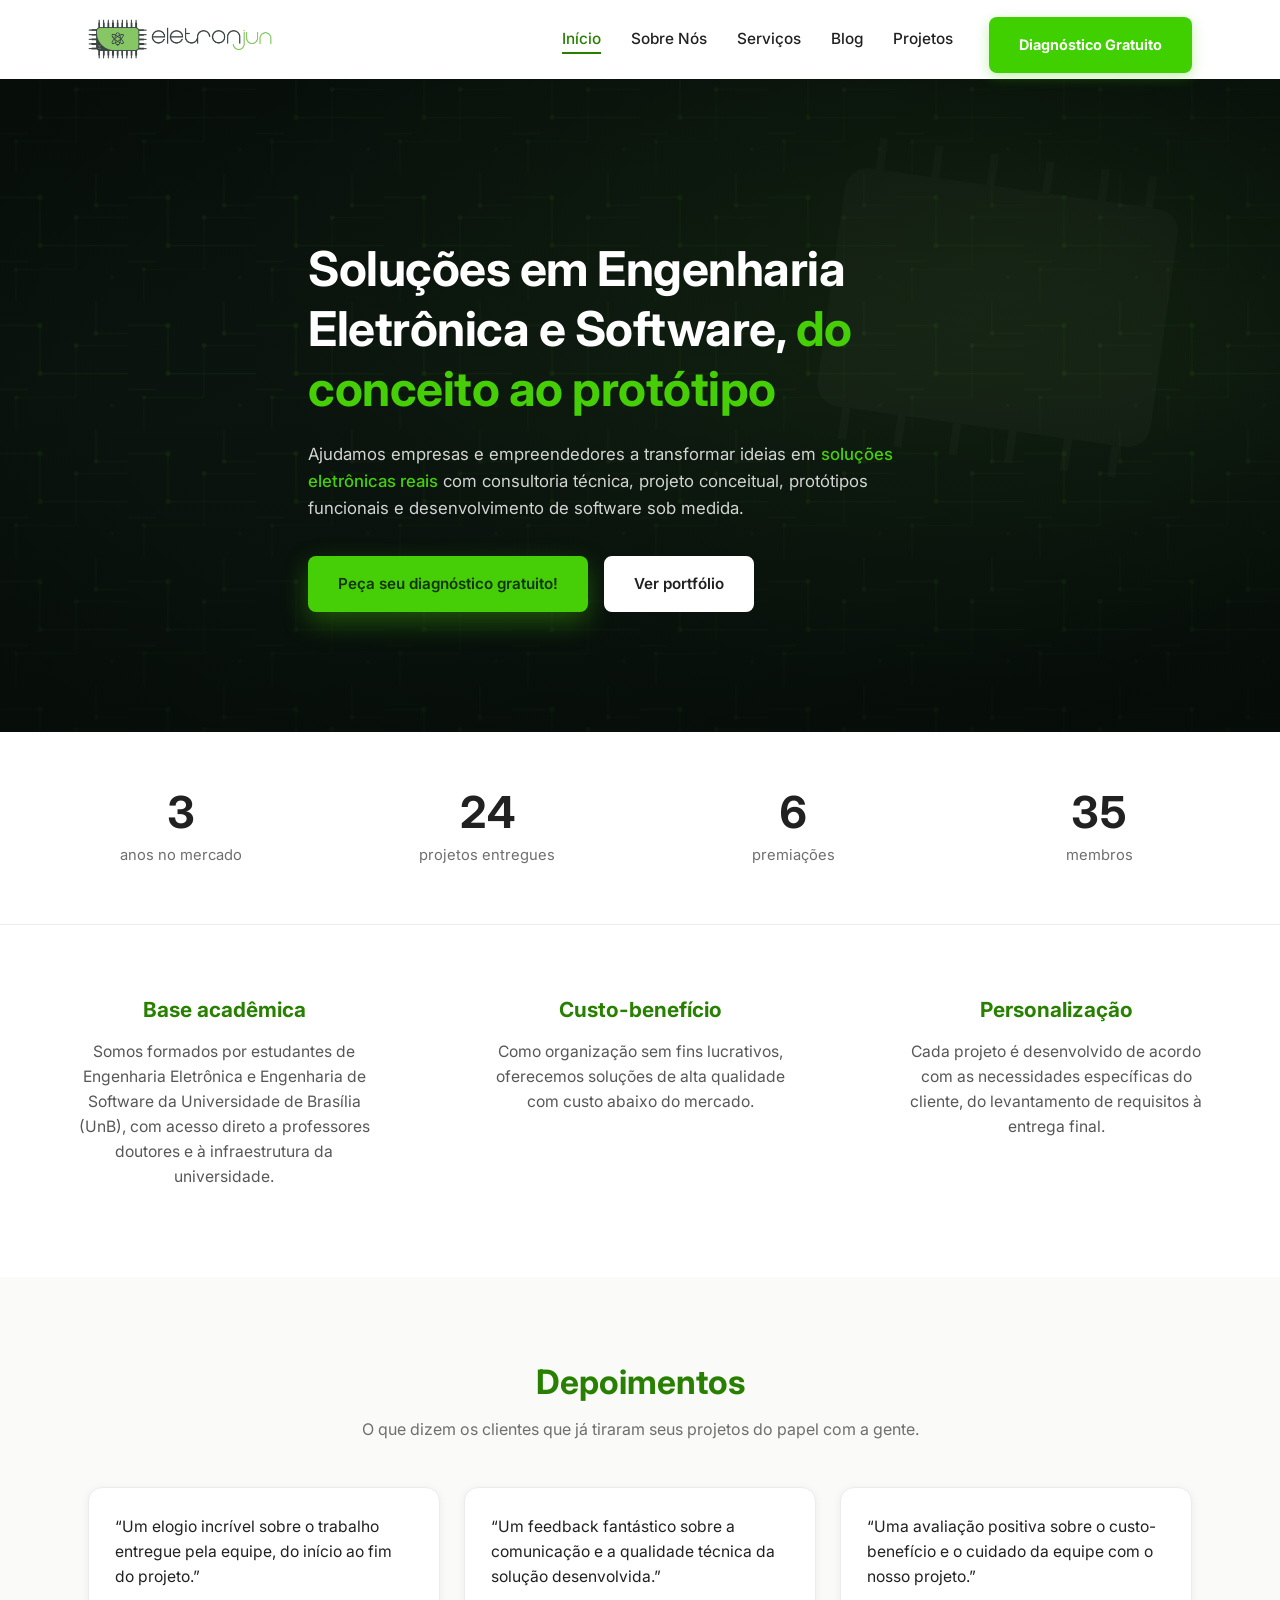
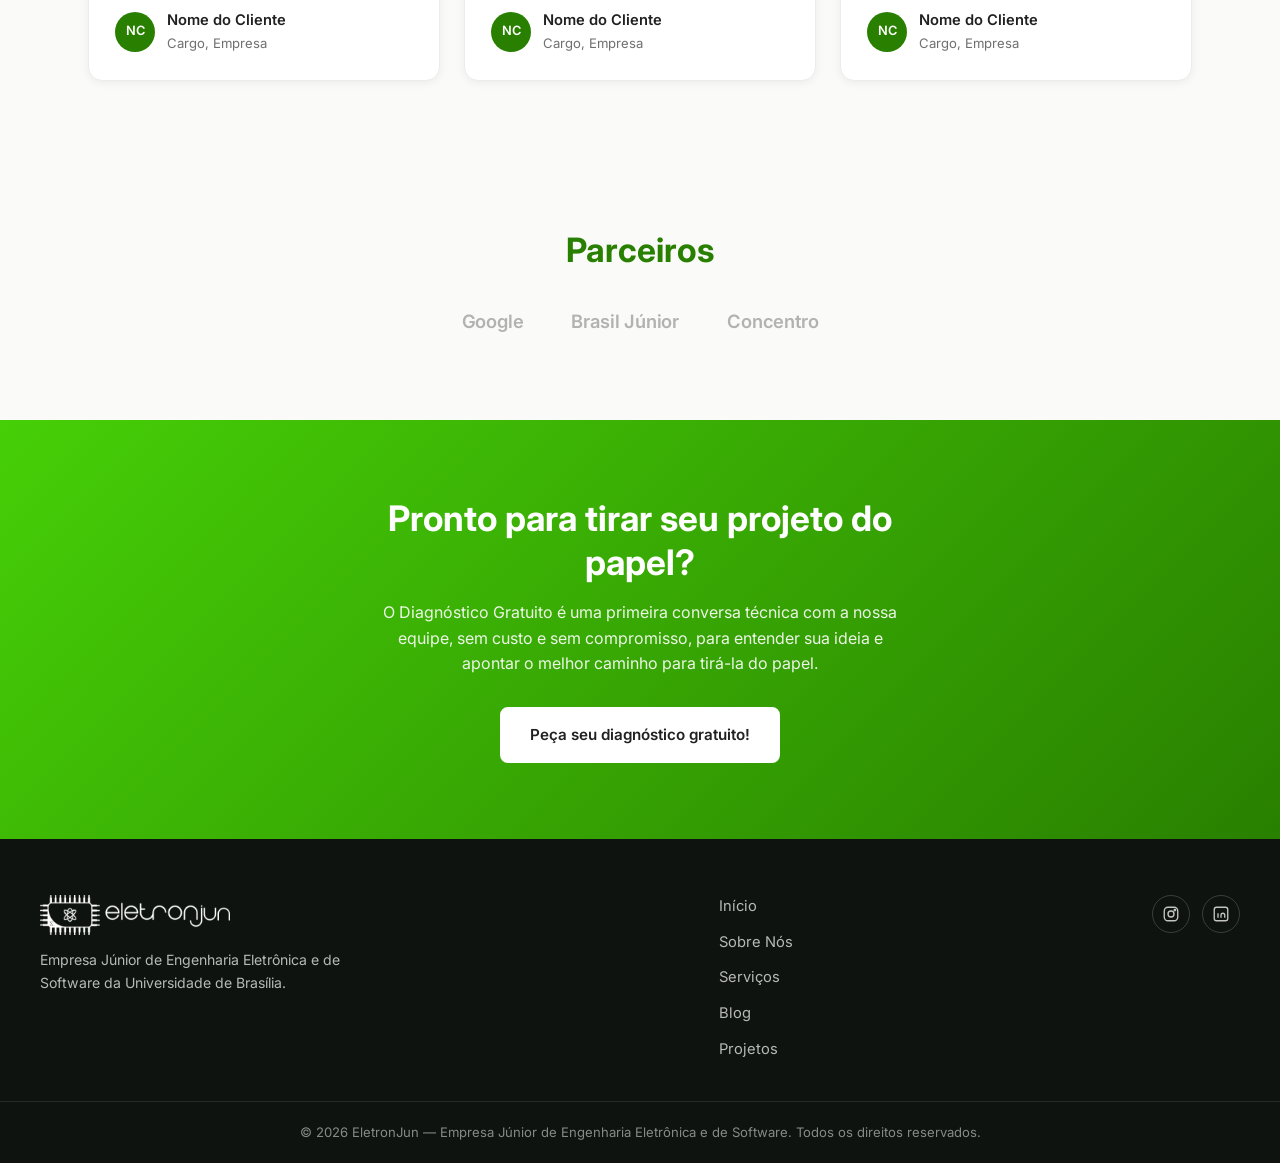
==== index.html @ 0fc1c441 "fix(blog): corrige responsividade, navegacao, links e busca da secao do blog - Adiciona viewport, ch" ====
<!DOCTYPE html>
<html lang="pt-BR">
<head>
<meta charset="UTF-8">
<meta name="viewport" content="width=device-width, initial-scale=1.0">
<title>EletronJun — Soluções em Engenharia Eletrônica e Software</title>
<meta name="description" content="Consultoria técnica, projeto conceitual, protótipos funcionais e desenvolvimento de software sob medida. Empresa júnior de Engenharia Eletrônica e Engenharia de Software da UnB.">
<link rel="icon" type="image/png" href="assets/favicon.png">

<link rel="preconnect" href="https://fonts.googleapis.com">
<link rel="preconnect" href="https://fonts.gstatic.com" crossorigin>
<link href="https://fonts.googleapis.com/css2?family=Inter:ital,wght@0,400;0,500;0,600;0,700;0,800;1,400&display=swap" rel="stylesheet">

<link rel="stylesheet" href="css/styles.css">
</head>
<body>

<a class="skip-link" href="#main">Pular para o conteúdo</a>

<header class="site-header" id="header">
  <div class="container header-inner">

    <a href="#top" class="logo" aria-label="EletronJun — página inicial">
      <img class="logo-img" src="assets/logo-full.png" alt="EletronJun" width="1400" height="304">
    </a>

    <button class="nav-toggle" id="navToggle" type="button" aria-expanded="false" aria-controls="primaryNav" aria-label="Abrir menu de navegação">
      <span></span><span></span><span></span>
    </button>

    <nav class="nav" id="primaryNav">
      <ul class="nav-list">
        <li><a href="#top" class="nav-link active">Início</a></li>
        <li><a href="pages/sobre.html" class="nav-link ">Sobre Nós</a></li>
        <li><a href="#servicos" class="nav-link">Serviços</a></li>
        <li><a href="pages/blog.html" class="nav-link">Blog</a></li>
        <li><a href="#" class="nav-link">Projetos</a></li>
      </ul>
      <a href="pages/diagnostico.html" class="btn btn-primary btn-sm nav-cta">Diagnóstico Gratuito</a>
    </nav>
  </div>
</header>

<main id="main">

  <section class="hero" id="top">
    <div class="container hero-inner">
      <h1 class="hero-title">
        Soluções em Engenharia Eletrônica e Software,
        <span class="text-accent">do conceito ao protótipo</span>
      </h1>
      <p class="hero-text">
        Ajudamos empresas e empreendedores a transformar ideias em
        <span class="hero-highlight">soluções eletrônicas reais</span>
        com consultoria técnica, projeto conceitual, protótipos funcionais e desenvolvimento de software sob medida.
      </p>
      <div class="hero-actions">
        <a href="pages/diagnostico.html" class="btn btn-accent">Peça seu diagnóstico gratuito!</a>
        <a href="#" class="btn btn-white">Ver portfólio</a>
      </div>
    </div>
  </section>

  <section class="stats" id="stats" aria-label="Números da EletronJun">
    <div class="container stats-grid">
      <div class="stat">
        <span class="stat-number" data-target="3">0</span>
        <span class="stat-label">anos no mercado</span>
      </div>
      <div class="stat">
        <span class="stat-number" data-target="24">0</span>
        <span class="stat-label">projetos entregues</span>
      </div>
      <div class="stat">
        <span class="stat-number" data-target="6">0</span>
        <span class="stat-label">premiações</span>
      </div>
      <div class="stat">
        <span class="stat-number" data-target="35">0</span>
        <span class="stat-label">membros</span>
      </div>
    </div>
  </section>

  <section class="features" id="sobre">
    <div class="container features-grid">
      <article class="feature">
        <h3>Base acadêmica</h3>
        <p>Somos formados por estudantes de Engenharia Eletrônica e Engenharia de Software da Universidade de Brasília (UnB), com acesso direto a professores doutores e à infraestrutura da universidade.</p>
      </article>
      <article class="feature">
        <h3>Custo-benefício</h3>
        <p>Como organização sem fins lucrativos, oferecemos soluções de alta qualidade com custo abaixo do mercado.</p>
      </article>
      <article class="feature">
        <h3>Personalização</h3>
        <p>Cada projeto é desenvolvido de acordo com as necessidades específicas do cliente, do levantamento de requisitos à entrega final.</p>
      </article>
    </div>
  </section>


  <section class="testimonials" id="depoimentos">
    <div class="container">
      <h2 class="section-title">Depoimentos</h2>
      <p class="section-subtitle">O que dizem os clientes que já tiraram seus projetos do papel com a gente.</p>
      <div class="testimonials-grid">

        <figure class="testimonial-card">
          <blockquote>“Um elogio incrível sobre o trabalho entregue pela equipe, do início ao fim do projeto.”</blockquote>
          <figcaption>
            <span class="avatar" aria-hidden="true">NC</span>
            <span>
              <span class="testimonial-name">Nome do Cliente</span>
              <span class="testimonial-role">Cargo, Empresa</span>
            </span>
          </figcaption>
        </figure>

        <figure class="testimonial-card">
          <blockquote>“Um feedback fantástico sobre a comunicação e a qualidade técnica da solução desenvolvida.”</blockquote>
          <figcaption>
            <span class="avatar" aria-hidden="true">NC</span>
            <span>
              <span class="testimonial-name">Nome do Cliente</span>
              <span class="testimonial-role">Cargo, Empresa</span>
            </span>
          </figcaption>
        </figure>

        <figure class="testimonial-card">
          <blockquote>“Uma avaliação positiva sobre o custo-benefício e o cuidado da equipe com o nosso projeto.”</blockquote>
          <figcaption>
            <span class="avatar" aria-hidden="true">NC</span>
            <span>
              <span class="testimonial-name">Nome do Cliente</span>
              <span class="testimonial-role">Cargo, Empresa</span>
            </span>
          </figcaption>
        </figure>

      </div>
    </div>
  </section>

  <section class="partners" id="parceiros">
    <div class="container">
      <h2 class="section-title">Parceiros</h2>
      <div class="partners-row">
        <!-- Wordmarks only — swap for official partner logo files when available -->
        <span class="partner-logo">Google</span>
        <span class="partner-logo">Brasil Júnior</span>
        <span class="partner-logo">Concentro</span>
      </div>
    </div>
  </section>

  <section class="cta">
    <div class="container cta-inner">
      <h2>Pronto para tirar seu projeto do papel?</h2>
      <p>O Diagnóstico Gratuito é uma primeira conversa técnica com a nossa equipe, sem custo e sem compromisso, para entender sua ideia e apontar o melhor caminho para tirá-la do papel.</p>
      <a href="#" class="btn btn-white">Peça seu diagnóstico gratuito!</a>
    </div>
  </section>

</main>

<footer class="site-footer">
  <div class="container footer-inner">
    <div class="footer-brand">
      <a href="#top" class="logo" aria-label="EletronJun — início">
        <img class="logo-img footer-logo" src="assets/logo-footer.svg" alt="EletronJun" width="338" height="71">
      </a>
      <p>Empresa Júnior de Engenharia Eletrônica e de Software da Universidade de Brasília.</p>
    </div>

    <nav class="footer-nav" aria-label="Links do rodapé">
      <a href="#top">Início</a>
      <a href="pages/sobre.html">Sobre Nós</a>
      <a href="#servicos">Serviços</a>
      <a href="pages/blog.html">Blog</a>
      <a href="#">Projetos</a>
    </nav>

    <div class="footer-social">
      <a href="#" aria-label="Instagram" class="social-icon">
        <svg viewBox="0 0 24 24" fill="none" stroke="currentColor" stroke-width="1.8"><rect x="3" y="3" width="18" height="18" rx="5"/><circle cx="12" cy="12" r="4"/><circle cx="17.2" cy="6.8" r="1"/></svg>
      </a>
      <a href="#" aria-label="LinkedIn" class="social-icon">
        <svg viewBox="0 0 24 24" fill="none" stroke="currentColor" stroke-width="1.8"><rect x="3" y="3" width="18" height="18" rx="3"/><line x1="8" y1="11" x2="8" y2="17"/><line x1="8" y1="7.5" x2="8" y2="7.51"/><path d="M12 17v-3.5a2.5 2.5 0 0 1 5 0V17"/></svg>
      </a>
    </div>
  </div>
  <div class="footer-bottom">
    <div class="container">
      <p>© 2026 EletronJun — Empresa Júnior de Engenharia Eletrônica e de Software. Todos os direitos reservados.</p>
    </div>
  </div>
</footer>

<script src="js/script.js"></script>
</body>
</html>
---- css/styles.css ----
/* ==========================================================================
   EletronJun — Homepage
   Design tokens
   ========================================================================== */
:root {
  --green: #298000;
  --green-dark: #1f6300;
  --green-bright: #46cf07;
  --green-light: #8bc34a;

  --ink: #212121;
  --body-text: #575757;
  --body-text-soft: #6f6f6f;
  --white: #ffffff;
  --off-white: #fafaf9;
  --border: #ececec;

  --font: "Inter", system-ui, -apple-system, "Segoe UI", Roboto, sans-serif;

  --container-w: 1200px;
  --header-h: 78px;

  --radius-sm: 8px;
  --radius-md: 14px;

  --shadow-sm: 0 2px 10px rgba(20, 30, 20, 0.06);
  --shadow-md: 0 14px 34px rgba(20, 30, 20, 0.14);
  --shadow-btn: 0 8px 20px rgba(41, 128, 0, 0.22);

  --ease: cubic-bezier(0.4, 0, 0.2, 1);
}

/* ==========================================================================
   Reset
   ========================================================================== */
*,
*::before,
*::after {
  box-sizing: border-box;
  margin: 0;
  padding: 0;
}

html {
  scroll-behavior: smooth;
}

body {
  font-family: var(--font);
  color: var(--body-text);
  background: var(--white);
  line-height: 1.6;
  -webkit-font-smoothing: antialiased;
  text-rendering: optimizeLegibility;
}

img,
svg {
  display: block;
  max-width: 100%;
}

a {
  color: inherit;
  text-decoration: none;
}

ul {
  list-style: none;
}

h1,
h2,
h3,
h4 {
  color: var(--ink);
  font-weight: 700;
  line-height: 1.25;
}

button {
  font-family: inherit;
  cursor: pointer;
}

.skip-link {
  position: absolute;
  left: -999px;
  top: auto;
  background: var(--green);
  color: var(--white);
  padding: 12px 20px;
  border-radius: 0 0 var(--radius-sm) 0;
  z-index: 1000;
}

.skip-link:focus {
  left: 0;
  top: 0;
}

:focus-visible {
  outline: 2.5px solid var(--green-bright);
  outline-offset: 3px;
}

.container {
  width: 100%;
  max-width: var(--container-w);
  margin-inline: auto;
  padding-inline: clamp(20px, 4vw, 48px);
}

/* ==========================================================================
   Buttons
   ========================================================================== */
.btn {
  display: inline-flex;
  align-items: center;
  justify-content: center;
  gap: 8px;
  padding: 14px 28px;
  border-radius: var(--radius-sm);
  font-weight: 600;
  font-size: 0.95rem;
  white-space: nowrap;
  border: 2px solid transparent;
  transition: transform 0.2s var(--ease), box-shadow 0.2s var(--ease),
    background-color 0.2s var(--ease), border-color 0.2s var(--ease),
    color 0.2s var(--ease);
}

.btn:hover {
  transform: translateY(-2px);
}

.btn:active {
  transform: translateY(0);
}

.btn-primary {
  background: var(--green);
  color: var(--white);
  box-shadow: var(--shadow-btn);
}

.btn-primary:hover {
  background: var(--green-dark);
}

.btn-sm {
  padding: 10px 22px;
  font-size: 0.9rem;
}

.btn-accent {
  background: var(--green-bright);
  color: #16330a;
  box-shadow: 0 10px 26px rgba(70, 207, 7, 0.35);
}

.btn-accent:hover {
  background: #3ab804;
}

.btn-white {
  background: var(--white);
  color: var(--ink);
  border-color: var(--white);
}

.btn-white:hover {
  background: transparent;
  color: var(--white);
  border-color: rgba(255, 255, 255, 0.7);
}

.text-accent {
  color: var(--green-bright);
}

/* ==========================================================================
   Header
   ========================================================================== */
.site-header {
  position: sticky;
  top: 0;
  z-index: 500;
  background: var(--white);
  border-bottom: 1px solid transparent;
  transition: box-shadow 0.25s var(--ease), border-color 0.25s var(--ease);
}

.site-header.is-scrolled {
  box-shadow: var(--shadow-sm);
  border-bottom-color: var(--border);
}

.header-inner {
  display: flex;
  align-items: center;
  justify-content: space-between;
  gap: 24px;
  height: var(--header-h);
}

.logo {
  display: inline-flex;
  align-items: center;
  gap: 10px;
  flex-shrink: 0;
}

.logo-img {
  height: 40px;
  width: auto;
}

.footer-logo {
  height: 40px;
}

.logo-text {
  font-size: 1.35rem;
  font-weight: 600;
  color: var(--ink);
  letter-spacing: -0.01em;
}

.logo-accent {
  color: var(--green-light);
  font-weight: 500;
}

.nav {
  display: flex;
  align-items: center;
  gap: 36px;
}

.nav-list {
  display: flex;
  align-items: center;
  gap: 30px;
}

.nav-link {
  position: relative;
  font-size: 0.96rem;
  font-weight: 500;
  color: var(--ink);
  padding: 6px 0;
  transition: color 0.2s var(--ease);
}

.nav-link::after {
  content: "";
  position: absolute;
  left: 0;
  right: 100%;
  bottom: 0;
  height: 2px;
  background: var(--green);
  transition: right 0.25s var(--ease);
}

.nav-link:hover {
  color: var(--green);
}

.nav-link:hover::after,
.nav-link.active::after {
  right: 0;
}

.nav-link.active {
  color: var(--green);
}

.nav-toggle {
  display: none;
  flex-direction: column;
  justify-content: center;
  gap: 5px;
  width: 40px;
  height: 40px;
  background: none;
  border: none;
  padding: 8px;
  border-radius: var(--radius-sm);
}

.nav-toggle span {
  display: block;
  width: 100%;
  height: 2px;
  background: var(--ink);
  border-radius: 2px;
  transition: transform 0.25s var(--ease), opacity 0.25s var(--ease);
}

.nav-toggle:hover {
  background: var(--off-white);
}

/* ==========================================================================
   Hero
   ========================================================================== */
.hero {
  position: relative;
  overflow: hidden;
  background: #0c1712 url("../assets/hero-bg.svg") center / cover no-repeat;
  padding: clamp(90px, 14vw, 160px) 0 clamp(70px, 10vw, 120px);
}

.hero::before {
  content: "";
  position: absolute;
  inset: 0;
  background: linear-gradient(
    180deg,
    rgba(6, 12, 8, 0.72) 0%,
    rgba(8, 15, 10, 0.6) 45%,
    rgba(6, 12, 8, 0.8) 100%
  );
  pointer-events: none;
}

.hero-inner {
  position: relative;
  z-index: 1;
  max-width: 760px;
}

.hero-title {
  color: var(--white);
  font-size: clamp(1.9rem, 1.15rem + 3vw, 3rem);
  font-weight: 700;
  letter-spacing: -0.01em;
  margin-bottom: 22px;
}

.hero-text {
  color: rgba(255, 255, 255, 0.82);
  font-size: clamp(0.95rem, 0.85rem + 0.4vw, 1.05rem);
  max-width: 640px;
  margin-bottom: 34px;
}

.hero-highlight {
  color: var(--green-bright);
  font-weight: 500;
}

.hero-actions {
  display: flex;
  flex-wrap: wrap;
  gap: 16px;
}

/* ==========================================================================
   Stats
   ========================================================================== */
.stats {
  border-bottom: 1px solid var(--border);
}

.stats-grid {
  display: grid;
  grid-template-columns: repeat(4, 1fr);
  gap: 24px;
  padding: 56px 0;
}

.stat {
  text-align: center;
}

.stat-number {
  display: block;
  font-size: clamp(2rem, 1.5rem + 1.6vw, 2.75rem);
  font-weight: 700;
  color: var(--ink);
  line-height: 1.1;
  font-variant-numeric: tabular-nums;
}

.stat-label {
  display: block;
  margin-top: 8px;
  font-size: 0.92rem;
  color: var(--body-text-soft);
}

/* ==========================================================================
   Features
   ========================================================================== */
.features-grid {
  display: grid;
  grid-template-columns: repeat(3, 1fr);
  gap: 48px;
  padding: 72px 0 88px;
}

.feature {
  text-align: center;
}

.feature h3 {
  color: var(--green);
  font-size: 1.3rem;
  font-weight: 700;
  margin-bottom: 16px;
}

.feature p {
  color: var(--body-text);
  font-size: 0.98rem;
  max-width: 320px;
  margin-inline: auto;
}

/* ==========================================================================
   Section title helpers
   ========================================================================== */
.section-title {
  text-align: center;
  color: var(--green);
  font-size: clamp(1.6rem, 1.3rem + 1vw, 2.1rem);
  font-weight: 700;
}

.section-title.text-on-dark {
  color: var(--green-bright);
}

.section-subtitle {
  text-align: center;
  color: var(--body-text-soft);
  max-width: 560px;
  margin: 14px auto 0;
}

/* ==========================================================================
   Services
   ========================================================================== */
.services {
  position: relative;
  overflow: hidden;
  background: #0c1712 url("../assets/hero-bg.svg") center / cover no-repeat;
  padding: 84px 20px;
  display: flex;
  justify-content: center;
}

.services-title {
  width: 100%;
  max-width: 1017px;
  margin: 0 auto;
  text-align: center;
  display: flex;
  flex-direction: column;
  gap: 24px;
}

.services-h1 {
  font-family: 'IBM Plex Sans', sans-serif;
  font-weight: 700;
  font-style: normal;
  font-size: 48px;
  line-height: 1.1;
  letter-spacing: -0.02em;
  text-align: center;
  color: #ffffff;
}

.services-grid {
  width: 100%;
  max-width: 1440px;
  margin: 0 auto;
  padding: 60px 20px;
}


.services-h2-position {
  max-width: 650px;
  margin: 0 auto;
  text-align: center;
}

.services-h2 {
  font-family: 'IBM Plex Sans', sans-serif;
  font-weight: 400;
  font-size: 40px;
  color: #298000;
  margin-bottom: 40px;
}

.steps-list {
  text-align: left;
  display: inline-block;
  padding-left: 20px;
  margin: 0;
}

.steps-list li {
  font-family: 'IBM Plex Sans', sans-serif;
  font-size: 18px;
  line-height: 1.5;
  color: #555555;
  margin-bottom: 20px;
}

.steps-list li::marker {
  font-weight: 700;
  color: #1a1a1a;
}

.steps-list li strong {
  font-weight: 700;
  color: #1a1a1a;
}

.services-detailed-title {
  font-family: 'IBM Plex Sans', sans-serif;
  font-size: 26px;
  font-weight: 700;
  color: #1a1a1a;
  max-width: 1300px;
  margin: 0 auto 32px;
  padding: 0 40px;
  text-align: left;
}

.services-description {
  width: 100%;
  max-width: 1300px;
  margin: 0 auto;
  padding: 40px 20px 80px;
  display: flex;
  flex-wrap: wrap;
  justify-content: center;
  gap: 32px;
}

.services-description div {
  flex: 1 1 350px; 
  max-width: 408px;
  height: auto; 
  padding: 24px;
  border-radius: 8px;
}

/* Títulos dos cards */
.services-description h4 {
  font-family: 'IBM Plex Sans', sans-serif;
  font-weight: 700;
  font-size: 22px;
  color: #1a1a1a;
  margin-bottom: 12px;
}


.services-description p {
  font-family: 'IBM Plex Sans', sans-serif;
  font-weight: 500;
  font-style: normal;
  font-size: 16px;
  line-height: 1.5;
  color: #555555;
  margin: 0;
  overflow-wrap: break-word;
}

.cta-section {
  padding: 60px 20px;
  background-color: #ffffff;
}

.cta-container {
  max-width: 800px;
  margin: 0 auto;
  text-align: center;
  display: flex;
  flex-direction: column;
  align-items: center;
  gap: 16px;
}

.cta-container h2 {
  font-family: 'IBM Plex Sans', sans-serif;
  font-size: 36px;
  font-weight: 700;
  color: #1a1a1a;
  margin: 0;
}

.cta-container p {
  font-family: 'IBM Plex Sans', sans-serif;
  font-size: 18px;
  color: #555555;
  margin: 0;
}

.btn-primary {
  display: inline-block;
  background-color: #40d000;
  font-weight: 700;
  padding: 14px 28px;
  border-radius: 8px;
  text-decoration: none;
  margin-top: 12px;
  box-shadow: 0 4px 14px rgba(64, 208, 0, 0.3);
  transition: transform 0.2s, background-color 0.2s;
}

.btn-primary:hover {
  transform: translateY(-2px);
}
/* ==========================================================================
   Testimonials
   ========================================================================== */
.testimonials {
  padding: 84px 0;
  background: var(--off-white);
}

.testimonials-grid {
  display: grid;
  grid-template-columns: repeat(3, 1fr);
  gap: 24px;
  margin-top: 44px;
}

.testimonial-card {
  background: var(--white);
  border: 1px solid var(--border);
  border-radius: var(--radius-md);
  padding: 26px;
  box-shadow: var(--shadow-sm);
}

.testimonial-card blockquote {
  color: var(--ink);
  font-size: 0.98rem;
  line-height: 1.6;
  margin-bottom: 20px;
}

.testimonial-card figcaption {
  display: flex;
  align-items: center;
  gap: 12px;
}

.testimonial-card figcaption > span:last-child {
  display: flex;
  flex-direction: column;
}

.avatar {
  display: inline-flex;
  align-items: center;
  justify-content: center;
  width: 40px;
  height: 40px;
  border-radius: 50%;
  background: var(--green);
  color: var(--white);
  font-size: 0.8rem;
  font-weight: 600;
  flex-shrink: 0;
}

.testimonial-name {
  font-size: 0.92rem;
  font-weight: 600;
  color: var(--ink);
}

.testimonial-role {
  font-size: 0.82rem;
  color: var(--body-text-soft);
}

/* ==========================================================================
   Partners
   ========================================================================== */
.partners {
  padding: 64px 0 84px;
  background: var(--off-white);
}

.partners-row {
  display: flex;
  flex-wrap: wrap;
  justify-content: center;
  align-items: center;
  gap: 48px;
  margin-top: 36px;
}

.partner-logo {
  font-size: 1.15rem;
  font-weight: 600;
  color: #9a9a9a;
  letter-spacing: -0.01em;
  filter: grayscale(1);
  opacity: 0.75;
  transition: opacity 0.2s var(--ease), color 0.2s var(--ease);
}

.partner-logo:hover {
  opacity: 1;
  color: var(--body-text);
}

/* ==========================================================================
   CTA banner
   ========================================================================== */
.cta {
  background: linear-gradient(135deg, var(--green-bright), var(--green));
  padding: 76px 0;
}

.cta-inner {
  max-width: 640px;
  text-align: center;
  margin-inline: auto;
}

.cta h2 {
  color: var(--white);
  font-size: clamp(1.6rem, 1.3rem + 1.2vw, 2.2rem);
  margin-bottom: 16px;
}

.cta p {
  color: rgba(255, 255, 255, 0.9);
  margin-bottom: 30px;
}

/* ==========================================================================
   Footer
   ========================================================================== */
.site-footer {
  background: #0e130f;
  color: rgba(255, 255, 255, 0.7);
}

.footer-inner {
  display: flex;
  flex-wrap: wrap;
  justify-content: space-between;
  gap: 40px;
  padding: 56px 0 40px;
}

.footer-brand {
  max-width: 320px;
}

.footer-brand .logo {
  margin-bottom: 14px;
}

.footer-brand p {
  font-size: 0.88rem;
  line-height: 1.6;
}

.footer-nav {
  display: flex;
  flex-direction: column;
  gap: 12px;
  font-size: 0.92rem;
}

.footer-nav a:hover {
  color: var(--green-bright);
}

.footer-social {
  display: flex;
  gap: 12px;
  align-self: flex-start;
}

.social-icon {
  display: inline-flex;
  align-items: center;
  justify-content: center;
  width: 38px;
  height: 38px;
  border-radius: 50%;
  border: 1px solid rgba(255, 255, 255, 0.18);
  color: rgba(255, 255, 255, 0.75);
  transition: border-color 0.2s var(--ease), color 0.2s var(--ease);
}

.social-icon svg {
  width: 18px;
  height: 18px;
}

.social-icon:hover {
  border-color: var(--green-bright);
  color: var(--green-bright);
}

.footer-bottom {
  border-top: 1px solid rgba(255, 255, 255, 0.1);
  padding: 20px 0;
}

.footer-bottom p {
  font-size: 0.82rem;
  text-align: center;
  color: rgba(255, 255, 255, 0.5);
}

/* ==========================================================================
   Responsive
   ========================================================================== */
@media (max-width: 992px) {
  .nav {
    position: fixed;
    inset: var(--header-h) 0 0 auto;
    width: min(340px, 82vw);
    height: calc(100vh - var(--header-h));
    background: var(--white);
    flex-direction: column;
    align-items: flex-start;
    gap: 8px;
    padding: 28px 28px 40px;
    box-shadow: -18px 0 40px rgba(0, 0, 0, 0.12);
    transform: translateX(100%);
    transition: transform 0.3s var(--ease);
    overflow-y: auto;
  }

  .nav.is-open {
    transform: translateX(0);
  }

  .nav-list {
    flex-direction: column;
    align-items: flex-start;
    gap: 4px;
    width: 100%;
  }

  .nav-link {
    display: block;
    width: 100%;
    padding: 12px 0;
    font-size: 1.05rem;
  }

  .nav-cta {
    margin-top: 12px;
    width: 100%;
  }

  .nav-toggle {
    display: flex;
  }

  .nav-toggle[aria-expanded="true"] span:nth-child(1) {
    transform: translateY(7px) rotate(45deg);
  }

  .nav-toggle[aria-expanded="true"] span:nth-child(2) {
    opacity: 0;
  }

  .nav-toggle[aria-expanded="true"] span:nth-child(3) {
    transform: translateY(-7px) rotate(-45deg);
  }

  .features-grid {
    gap: 40px 32px;
  }

  .services-grid,
  .testimonials-grid {
    grid-template-columns: repeat(2, 1fr);
  }
}

@media (max-width: 768px) {
  .stats-grid {
    grid-template-columns: repeat(2, 1fr);
    row-gap: 36px;
    padding: 44px 0;
  }

  .features-grid {
    grid-template-columns: 1fr;
    padding: 56px 0 64px;
    max-width: 480px;
  }

  .services-grid,
  .testimonials-grid {
    grid-template-columns: 1fr;
    max-width: 480px;
    margin-inline: auto;
  }

  .partners-row {
    gap: 32px;
  }

  .footer-inner {
    flex-direction: column;
    gap: 32px;
  }

  .footer-social {
    align-self: flex-start;
  }
}

@media (max-width: 480px) {
  .hero-actions {
    flex-direction: column;
    align-items: stretch;
  }

  .btn {
    text-align: center;
  }

  .stats-grid {
    grid-template-columns: 1fr;
    gap: 28px;
  }

  .partners-row {
    gap: 24px 36px;
  }
}

/* ==========================================================================
   Reduced motion
   ========================================================================== */
@media (prefers-reduced-motion: reduce) {
  html {
    scroll-behavior: auto;
  }

  .btn,
  .nav,
  .nav-link::after,
  .nav-toggle span {
    transition: none !important;
  }
}
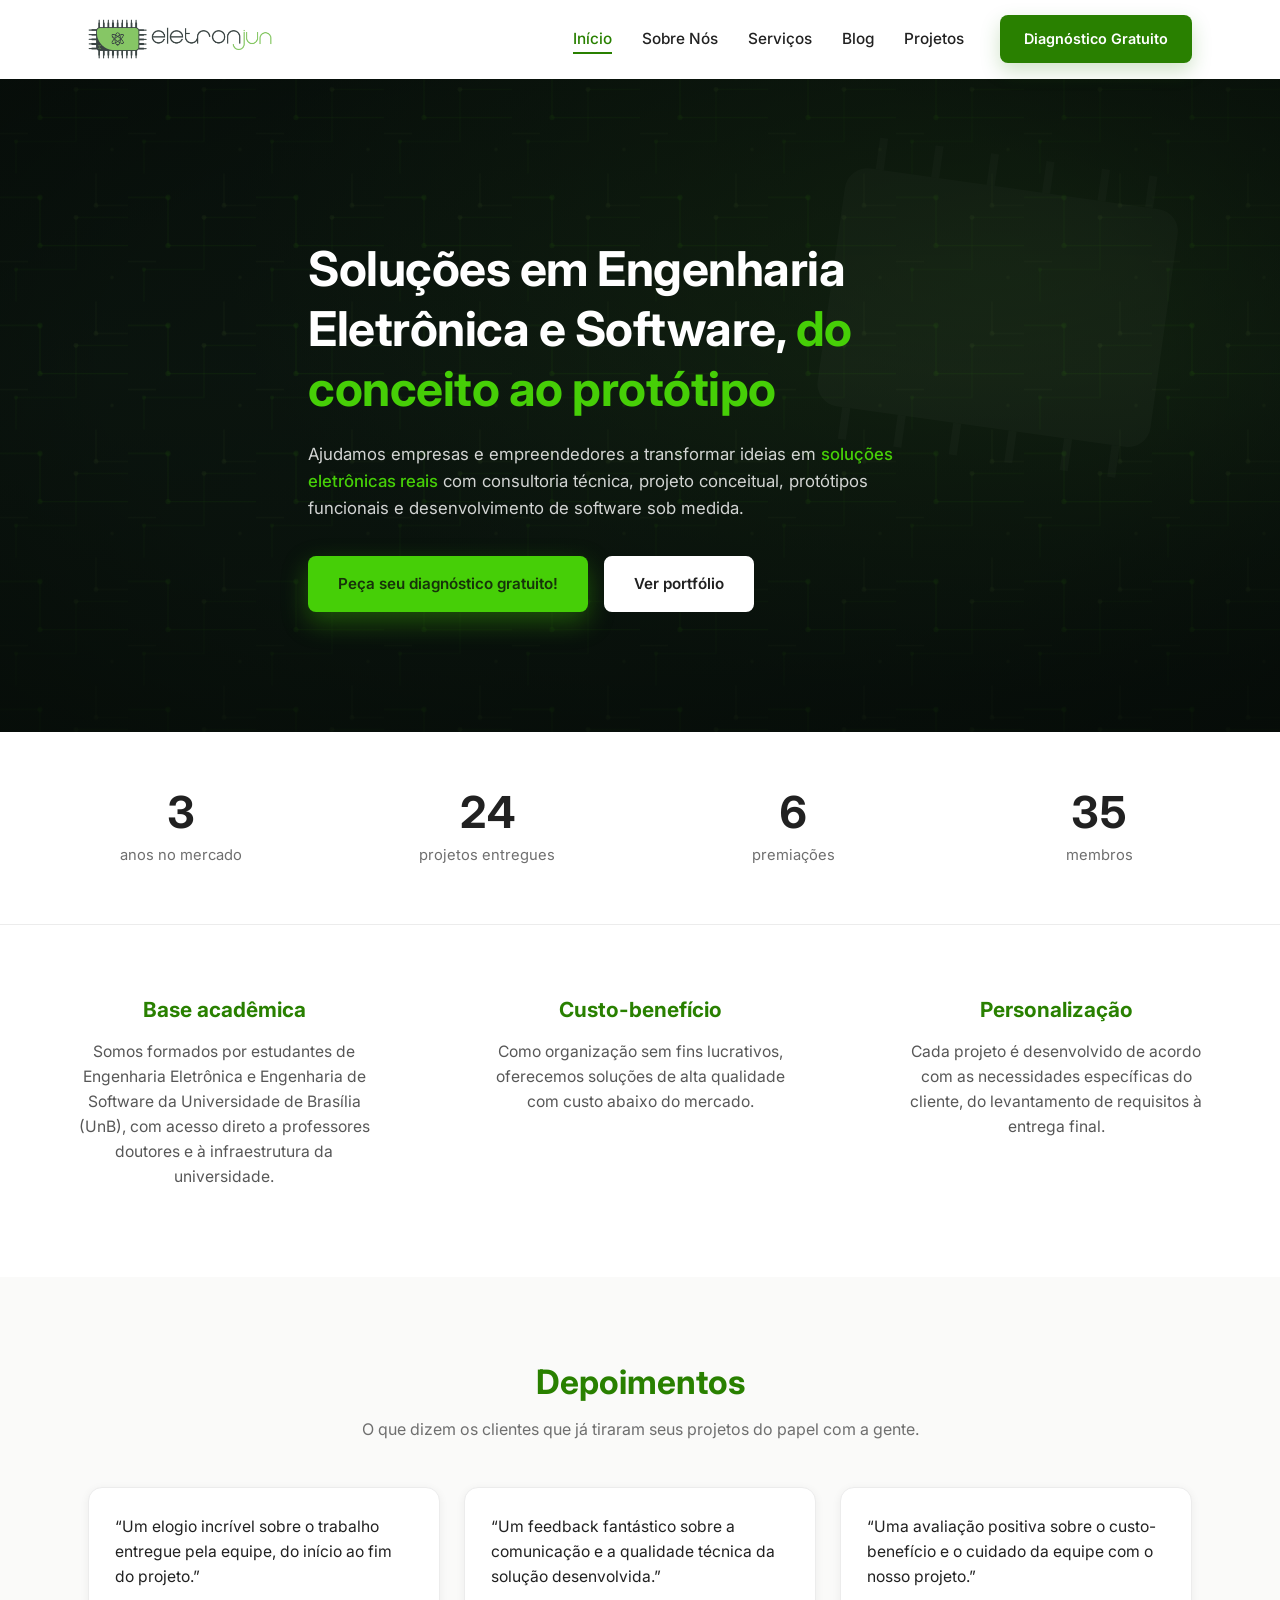
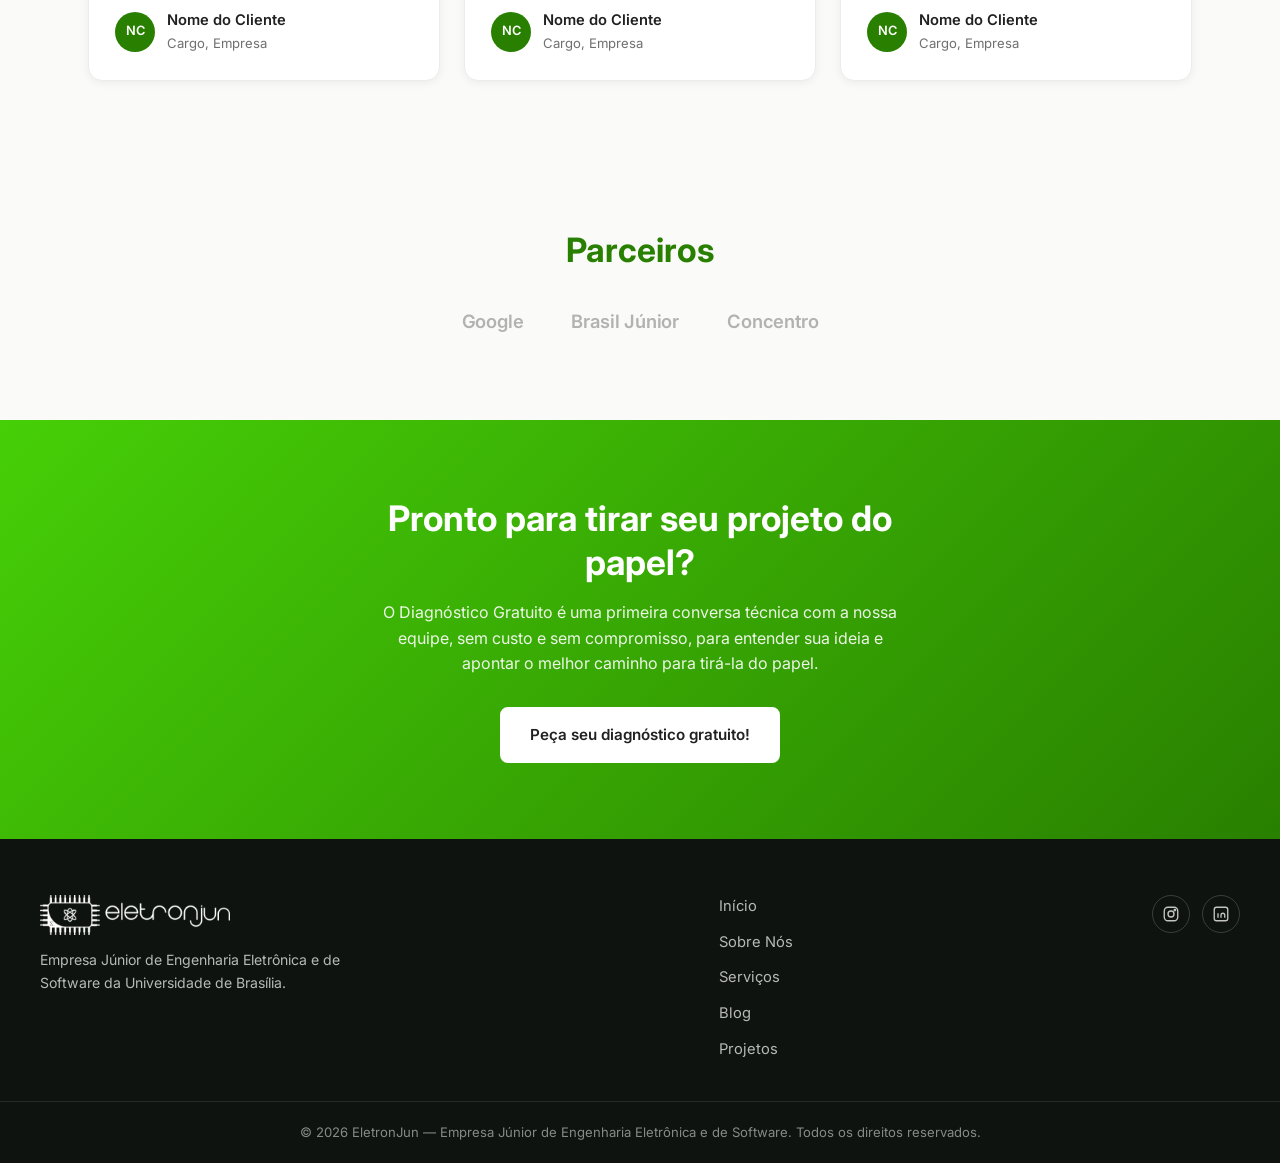
==== commit 250f0035: "feat: implementa pagina de Projetos baseada no design do Figma - Cria pages/projetos.html com layout" ====
--- a/index.html
+++ b/index.html
@@ -34,7 +34,7 @@
         <li><a href="pages/sobre.html" class="nav-link ">Sobre Nós</a></li>
         <li><a href="#servicos" class="nav-link">Serviços</a></li>
         <li><a href="pages/blog.html" class="nav-link">Blog</a></li>
-        <li><a href="#" class="nav-link">Projetos</a></li>
+        <li><a href="pages/projetos.html" class="nav-link">Projetos</a></li>
       </ul>
       <a href="pages/diagnostico.html" class="btn btn-primary btn-sm nav-cta">Diagnóstico Gratuito</a>
     </nav>
@@ -179,7 +179,7 @@
       <a href="pages/sobre.html">Sobre Nós</a>
       <a href="#servicos">Serviços</a>
       <a href="pages/blog.html">Blog</a>
-      <a href="#">Projetos</a>
+      <a href="pages/projetos.html">Projetos</a>
     </nav>
 
     <div class="footer-social">
--- a/css/styles.css
+++ b/css/styles.css
@@ -448,175 +448,76 @@
   position: relative;
   overflow: hidden;
   background: #0c1712 url("../assets/hero-bg.svg") center / cover no-repeat;
-  padding: 84px 20px;
-  display: flex;
+  padding: 84px 0;
+}
+
+.services::before {
+  content: "";
+  position: absolute;
+  inset: 0;
+  background: linear-gradient(
+    180deg,
+    rgba(6, 12, 8, 0.82) 0%,
+    rgba(6, 12, 8, 0.7) 100%
+  );
+  pointer-events: none;
+}
+
+.services .container {
+  position: relative;
+  z-index: 1;
+}
+
+.services-grid {
+  display: grid;
+  grid-template-columns: repeat(3, 1fr);
+  gap: 22px;
+  margin-top: 44px;
+}
+
+.service-card {
+  background: rgba(18, 28, 20, 0.6);
+  border: 1px solid rgba(255, 255, 255, 0.1);
+  border-radius: var(--radius-md);
+  padding: 28px 26px;
+  backdrop-filter: blur(2px);
+  transition: transform 0.25s var(--ease), border-color 0.25s var(--ease);
+}
+
+.service-card:hover {
+  transform: translateY(-4px);
+  border-color: rgba(70, 207, 7, 0.4);
+}
+
+.service-icon {
+  display: inline-flex;
+  align-items: center;
   justify-content: center;
-}
-
-.services-title {
-  width: 100%;
-  max-width: 1017px;
-  margin: 0 auto;
-  text-align: center;
-  display: flex;
-  flex-direction: column;
-  gap: 24px;
-}
-
-.services-h1 {
-  font-family: 'IBM Plex Sans', sans-serif;
-  font-weight: 700;
-  font-style: normal;
-  font-size: 48px;
-  line-height: 1.1;
-  letter-spacing: -0.02em;
-  text-align: center;
-  color: #ffffff;
-}
-
-.services-grid {
-  width: 100%;
-  max-width: 1440px;
-  margin: 0 auto;
-  padding: 60px 20px;
-}
-
-
-.services-h2-position {
-  max-width: 650px;
-  margin: 0 auto;
-  text-align: center;
-}
-
-.services-h2 {
-  font-family: 'IBM Plex Sans', sans-serif;
-  font-weight: 400;
-  font-size: 40px;
-  color: #298000;
-  margin-bottom: 40px;
-}
-
-.steps-list {
-  text-align: left;
-  display: inline-block;
-  padding-left: 20px;
-  margin: 0;
-}
-
-.steps-list li {
-  font-family: 'IBM Plex Sans', sans-serif;
-  font-size: 18px;
-  line-height: 1.5;
-  color: #555555;
-  margin-bottom: 20px;
-}
-
-.steps-list li::marker {
-  font-weight: 700;
-  color: #1a1a1a;
-}
-
-.steps-list li strong {
-  font-weight: 700;
-  color: #1a1a1a;
-}
-
-.services-detailed-title {
-  font-family: 'IBM Plex Sans', sans-serif;
-  font-size: 26px;
-  font-weight: 700;
-  color: #1a1a1a;
-  max-width: 1300px;
-  margin: 0 auto 32px;
-  padding: 0 40px;
-  text-align: left;
-}
-
-.services-description {
-  width: 100%;
-  max-width: 1300px;
-  margin: 0 auto;
-  padding: 40px 20px 80px;
-  display: flex;
-  flex-wrap: wrap;
-  justify-content: center;
-  gap: 32px;
-}
-
-.services-description div {
-  flex: 1 1 350px; 
-  max-width: 408px;
-  height: auto; 
-  padding: 24px;
-  border-radius: 8px;
-}
-
-/* Títulos dos cards */
-.services-description h4 {
-  font-family: 'IBM Plex Sans', sans-serif;
-  font-weight: 700;
-  font-size: 22px;
-  color: #1a1a1a;
-  margin-bottom: 12px;
-}
-
-
-.services-description p {
-  font-family: 'IBM Plex Sans', sans-serif;
-  font-weight: 500;
-  font-style: normal;
-  font-size: 16px;
-  line-height: 1.5;
-  color: #555555;
-  margin: 0;
-  overflow-wrap: break-word;
-}
-
-.cta-section {
-  padding: 60px 20px;
-  background-color: #ffffff;
-}
-
-.cta-container {
-  max-width: 800px;
-  margin: 0 auto;
-  text-align: center;
-  display: flex;
-  flex-direction: column;
-  align-items: center;
-  gap: 16px;
-}
-
-.cta-container h2 {
-  font-family: 'IBM Plex Sans', sans-serif;
-  font-size: 36px;
-  font-weight: 700;
-  color: #1a1a1a;
-  margin: 0;
-}
-
-.cta-container p {
-  font-family: 'IBM Plex Sans', sans-serif;
-  font-size: 18px;
-  color: #555555;
-  margin: 0;
-}
-
-.btn-primary {
-  display: inline-block;
-  background-color: #40d000;
-  font-weight: 700;
-  padding: 14px 28px;
-  border-radius: 8px;
-  text-decoration: none;
-  margin-top: 12px;
-  box-shadow: 0 4px 14px rgba(64, 208, 0, 0.3);
-  transition: transform 0.2s, background-color 0.2s;
-}
-
-.btn-primary:hover {
-  transform: translateY(-2px);
-}
+  width: 46px;
+  height: 46px;
+  border-radius: 50%;
+  background: rgba(70, 207, 7, 0.12);
+  color: var(--green-bright);
+  margin-bottom: 18px;
+}
+
+.service-icon svg {
+  width: 24px;
+  height: 24px;
+}
+
+.service-card h3 {
+  color: var(--white);
+  font-size: 1.1rem;
+  font-weight: 600;
+  margin-bottom: 10px;
+}
+
+.service-card p {
+  color: rgba(255, 255, 255, 0.68);
+  font-size: 0.92rem;
+}
+
 /* ==========================================================================
    Testimonials
    ========================================================================== */
@@ -956,4 +857,14 @@
   .nav-toggle span {
     transition: none !important;
   }
-}
+
+/* Correção de Sobrescrita da Sidebar Movel */
+@media (max-width: 992px) {
+  .nav.is-open,
+  .nav.nav-open {
+    transform: translateX(0) !important;
+    display: flex !important;
+  }
+}
+
+}
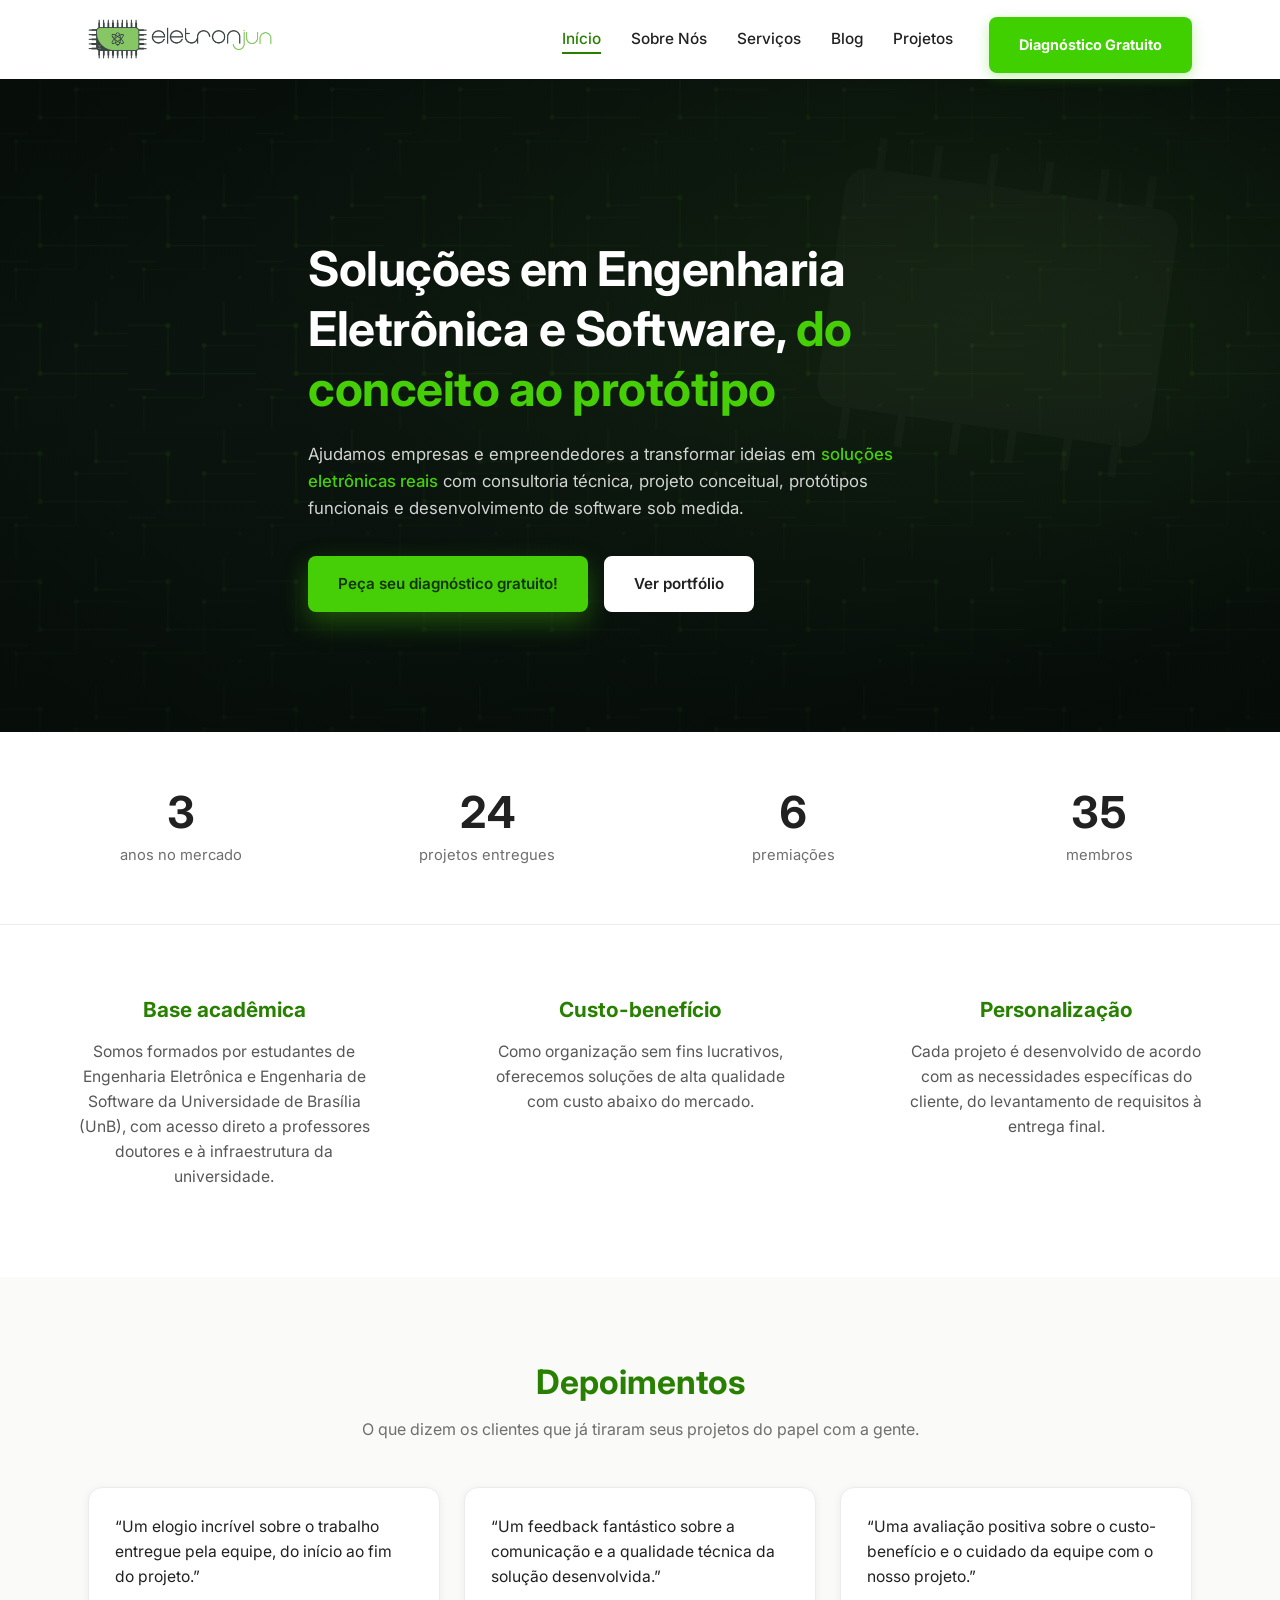
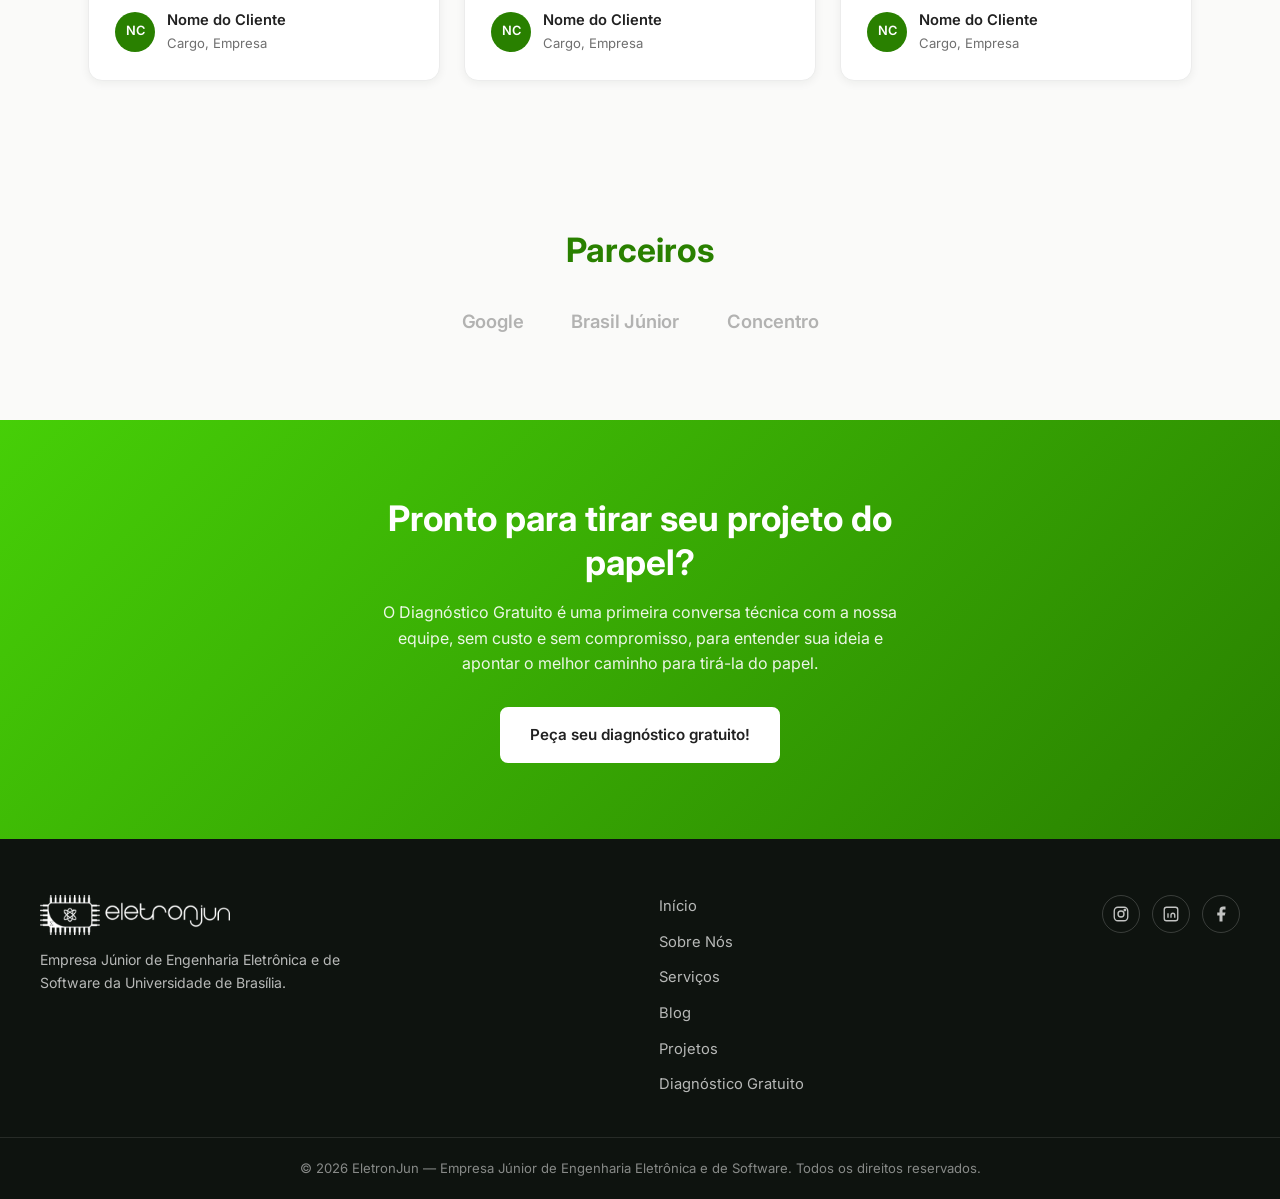
==== commit 950937ee: "refactor: modulariza cabecalho e rodape com web components nativos" ====
--- a/index.html
+++ b/index.html
@@ -12,34 +12,13 @@
 <link href="https://fonts.googleapis.com/css2?family=Inter:ital,wght@0,400;0,500;0,600;0,700;0,800;1,400&display=swap" rel="stylesheet">
 
 <link rel="stylesheet" href="css/styles.css">
+<script src="js/components.js"></script>
 </head>
 <body>
 
 <a class="skip-link" href="#main">Pular para o conteúdo</a>
 
-<header class="site-header" id="header">
-  <div class="container header-inner">
-
-    <a href="#top" class="logo" aria-label="EletronJun — página inicial">
-      <img class="logo-img" src="assets/logo-full.png" alt="EletronJun" width="1400" height="304">
-    </a>
-
-    <button class="nav-toggle" id="navToggle" type="button" aria-expanded="false" aria-controls="primaryNav" aria-label="Abrir menu de navegação">
-      <span></span><span></span><span></span>
-    </button>
-
-    <nav class="nav" id="primaryNav">
-      <ul class="nav-list">
-        <li><a href="#top" class="nav-link active">Início</a></li>
-        <li><a href="pages/sobre.html" class="nav-link ">Sobre Nós</a></li>
-        <li><a href="#servicos" class="nav-link">Serviços</a></li>
-        <li><a href="pages/blog.html" class="nav-link">Blog</a></li>
-        <li><a href="pages/projetos.html" class="nav-link">Projetos</a></li>
-      </ul>
-      <a href="pages/diagnostico.html" class="btn btn-primary btn-sm nav-cta">Diagnóstico Gratuito</a>
-    </nav>
-  </div>
-</header>
+<site-header data-root="./" data-active="inicio"></site-header>
 
 <main id="main">
 
@@ -165,38 +144,7 @@
 
 </main>
 
-<footer class="site-footer">
-  <div class="container footer-inner">
-    <div class="footer-brand">
-      <a href="#top" class="logo" aria-label="EletronJun — início">
-        <img class="logo-img footer-logo" src="assets/logo-footer.svg" alt="EletronJun" width="338" height="71">
-      </a>
-      <p>Empresa Júnior de Engenharia Eletrônica e de Software da Universidade de Brasília.</p>
-    </div>
-
-    <nav class="footer-nav" aria-label="Links do rodapé">
-      <a href="#top">Início</a>
-      <a href="pages/sobre.html">Sobre Nós</a>
-      <a href="#servicos">Serviços</a>
-      <a href="pages/blog.html">Blog</a>
-      <a href="pages/projetos.html">Projetos</a>
-    </nav>
-
-    <div class="footer-social">
-      <a href="#" aria-label="Instagram" class="social-icon">
-        <svg viewBox="0 0 24 24" fill="none" stroke="currentColor" stroke-width="1.8"><rect x="3" y="3" width="18" height="18" rx="5"/><circle cx="12" cy="12" r="4"/><circle cx="17.2" cy="6.8" r="1"/></svg>
-      </a>
-      <a href="#" aria-label="LinkedIn" class="social-icon">
-        <svg viewBox="0 0 24 24" fill="none" stroke="currentColor" stroke-width="1.8"><rect x="3" y="3" width="18" height="18" rx="3"/><line x1="8" y1="11" x2="8" y2="17"/><line x1="8" y1="7.5" x2="8" y2="7.51"/><path d="M12 17v-3.5a2.5 2.5 0 0 1 5 0V17"/></svg>
-      </a>
-    </div>
-  </div>
-  <div class="footer-bottom">
-    <div class="container">
-      <p>© 2026 EletronJun — Empresa Júnior de Engenharia Eletrônica e de Software. Todos os direitos reservados.</p>
-    </div>
-  </div>
-</footer>
+<site-footer data-root="./"></site-footer>
 
 <script src="js/script.js"></script>
 </body>
--- a/css/styles.css
+++ b/css/styles.css
@@ -180,6 +180,16 @@
 }
 
 /* ==========================================================================
+   Web Components
+   ========================================================================== */
+site-header,
+site-footer,
+site-whatsapp,
+whatsapp-btn {
+  display: contents;
+}
+
+/* ==========================================================================
    Header
    ========================================================================== */
 .site-header {
@@ -448,76 +458,175 @@
   position: relative;
   overflow: hidden;
   background: #0c1712 url("../assets/hero-bg.svg") center / cover no-repeat;
-  padding: 84px 0;
-}
-
-.services::before {
-  content: "";
-  position: absolute;
-  inset: 0;
-  background: linear-gradient(
-    180deg,
-    rgba(6, 12, 8, 0.82) 0%,
-    rgba(6, 12, 8, 0.7) 100%
-  );
-  pointer-events: none;
-}
-
-.services .container {
-  position: relative;
-  z-index: 1;
+  padding: 84px 20px;
+  display: flex;
+  justify-content: center;
+}
+
+.services-title {
+  width: 100%;
+  max-width: 1017px;
+  margin: 0 auto;
+  text-align: center;
+  display: flex;
+  flex-direction: column;
+  gap: 24px;
+}
+
+.services-h1 {
+  font-family: 'IBM Plex Sans', sans-serif;
+  font-weight: 700;
+  font-style: normal;
+  font-size: 48px;
+  line-height: 1.1;
+  letter-spacing: -0.02em;
+  text-align: center;
+  color: #ffffff;
 }
 
 .services-grid {
-  display: grid;
-  grid-template-columns: repeat(3, 1fr);
-  gap: 22px;
-  margin-top: 44px;
-}
-
-.service-card {
-  background: rgba(18, 28, 20, 0.6);
-  border: 1px solid rgba(255, 255, 255, 0.1);
-  border-radius: var(--radius-md);
-  padding: 28px 26px;
-  backdrop-filter: blur(2px);
-  transition: transform 0.25s var(--ease), border-color 0.25s var(--ease);
-}
-
-.service-card:hover {
-  transform: translateY(-4px);
-  border-color: rgba(70, 207, 7, 0.4);
-}
-
-.service-icon {
-  display: inline-flex;
-  align-items: center;
+  width: 100%;
+  max-width: 1440px;
+  margin: 0 auto;
+  padding: 60px 20px;
+}
+
+
+.services-h2-position {
+  max-width: 650px;
+  margin: 0 auto;
+  text-align: center;
+}
+
+.services-h2 {
+  font-family: 'IBM Plex Sans', sans-serif;
+  font-weight: 400;
+  font-size: 40px;
+  color: #298000;
+  margin-bottom: 40px;
+}
+
+.steps-list {
+  text-align: left;
+  display: inline-block;
+  padding-left: 20px;
+  margin: 0;
+}
+
+.steps-list li {
+  font-family: 'IBM Plex Sans', sans-serif;
+  font-size: 18px;
+  line-height: 1.5;
+  color: #555555;
+  margin-bottom: 20px;
+}
+
+.steps-list li::marker {
+  font-weight: 700;
+  color: #1a1a1a;
+}
+
+.steps-list li strong {
+  font-weight: 700;
+  color: #1a1a1a;
+}
+
+.services-detailed-title {
+  font-family: 'IBM Plex Sans', sans-serif;
+  font-size: 26px;
+  font-weight: 700;
+  color: #1a1a1a;
+  max-width: 1300px;
+  margin: 0 auto 32px;
+  padding: 0 40px;
+  text-align: left;
+}
+
+.services-description {
+  width: 100%;
+  max-width: 1300px;
+  margin: 0 auto;
+  padding: 40px 20px 80px;
+  display: flex;
+  flex-wrap: wrap;
   justify-content: center;
-  width: 46px;
-  height: 46px;
-  border-radius: 50%;
-  background: rgba(70, 207, 7, 0.12);
-  color: var(--green-bright);
-  margin-bottom: 18px;
-}
-
-.service-icon svg {
-  width: 24px;
-  height: 24px;
-}
-
-.service-card h3 {
-  color: var(--white);
-  font-size: 1.1rem;
-  font-weight: 600;
-  margin-bottom: 10px;
-}
-
-.service-card p {
-  color: rgba(255, 255, 255, 0.68);
-  font-size: 0.92rem;
-}
-
+  gap: 32px;
+}
+
+.services-description div {
+  flex: 1 1 350px; 
+  max-width: 408px;
+  height: auto; 
+  padding: 24px;
+  border-radius: 8px;
+}
+
+/* Títulos dos cards */
+.services-description h4 {
+  font-family: 'IBM Plex Sans', sans-serif;
+  font-weight: 700;
+  font-size: 22px;
+  color: #1a1a1a;
+  margin-bottom: 12px;
+}
+
+
+.services-description p {
+  font-family: 'IBM Plex Sans', sans-serif;
+  font-weight: 500;
+  font-style: normal;
+  font-size: 16px;
+  line-height: 1.5;
+  color: #555555;
+  margin: 0;
+  overflow-wrap: break-word;
+}
+
+.cta-section {
+  padding: 60px 20px;
+  background-color: #ffffff;
+}
+
+.cta-container {
+  max-width: 800px;
+  margin: 0 auto;
+  text-align: center;
+  display: flex;
+  flex-direction: column;
+  align-items: center;
+  gap: 16px;
+}
+
+.cta-container h2 {
+  font-family: 'IBM Plex Sans', sans-serif;
+  font-size: 36px;
+  font-weight: 700;
+  color: #1a1a1a;
+  margin: 0;
+}
+
+.cta-container p {
+  font-family: 'IBM Plex Sans', sans-serif;
+  font-size: 18px;
+  color: #555555;
+  margin: 0;
+}
+
+.btn-primary {
+  display: inline-block;
+  background-color: #40d000;
+  font-weight: 700;
+  padding: 14px 28px;
+  border-radius: 8px;
+  text-decoration: none;
+  margin-top: 12px;
+  box-shadow: 0 4px 14px rgba(64, 208, 0, 0.3);
+  transition: transform 0.2s, background-color 0.2s;
+}
+
+.btn-primary:hover {
+  transform: translateY(-2px);
+}
 /* ==========================================================================
    Testimonials
    ========================================================================== */
@@ -718,6 +827,35 @@
   font-size: 0.82rem;
   text-align: center;
   color: rgba(255, 255, 255, 0.5);
+}
+
+/* ==========================================================================
+   Botão Flutuante do WhatsApp
+   ========================================================================== */
+.whatsapp-float {
+  position: fixed;
+  right: 24px;
+  bottom: 24px;
+  width: 56px;
+  height: 56px;
+  border-radius: 50%;
+  background: var(--green-bright);
+  color: #16330a;
+  display: flex;
+  align-items: center;
+  justify-content: center;
+  box-shadow: var(--shadow-md);
+  z-index: 400;
+  transition: transform 0.2s var(--ease);
+}
+
+.whatsapp-float:hover {
+  transform: translateY(-3px) scale(1.05);
+}
+
+.whatsapp-float svg {
+  width: 28px;
+  height: 28px;
 }
 
 /* ==========================================================================
@@ -857,14 +995,4 @@
   .nav-toggle span {
     transition: none !important;
   }
-
-/* Correção de Sobrescrita da Sidebar Movel */
-@media (max-width: 992px) {
-  .nav.is-open,
-  .nav.nav-open {
-    transform: translateX(0) !important;
-    display: flex !important;
-  }
-}
-
-}
+}
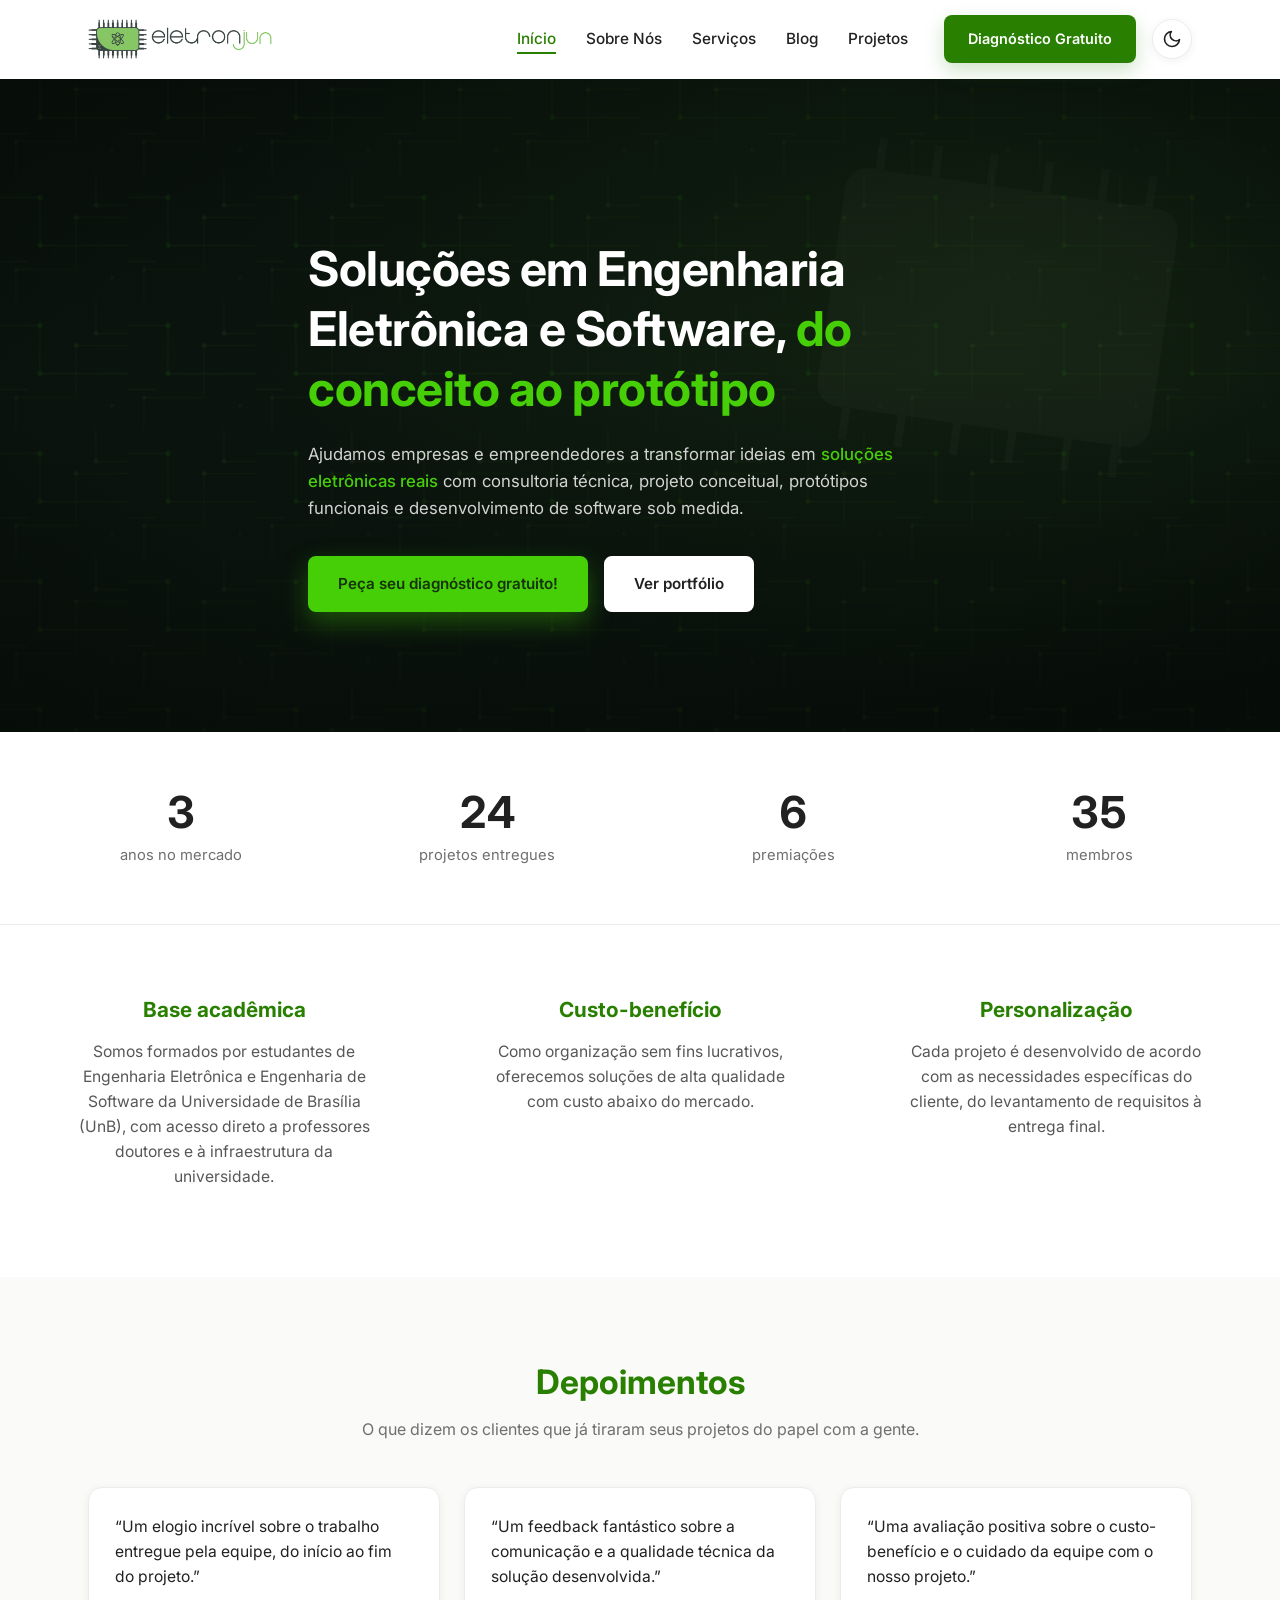
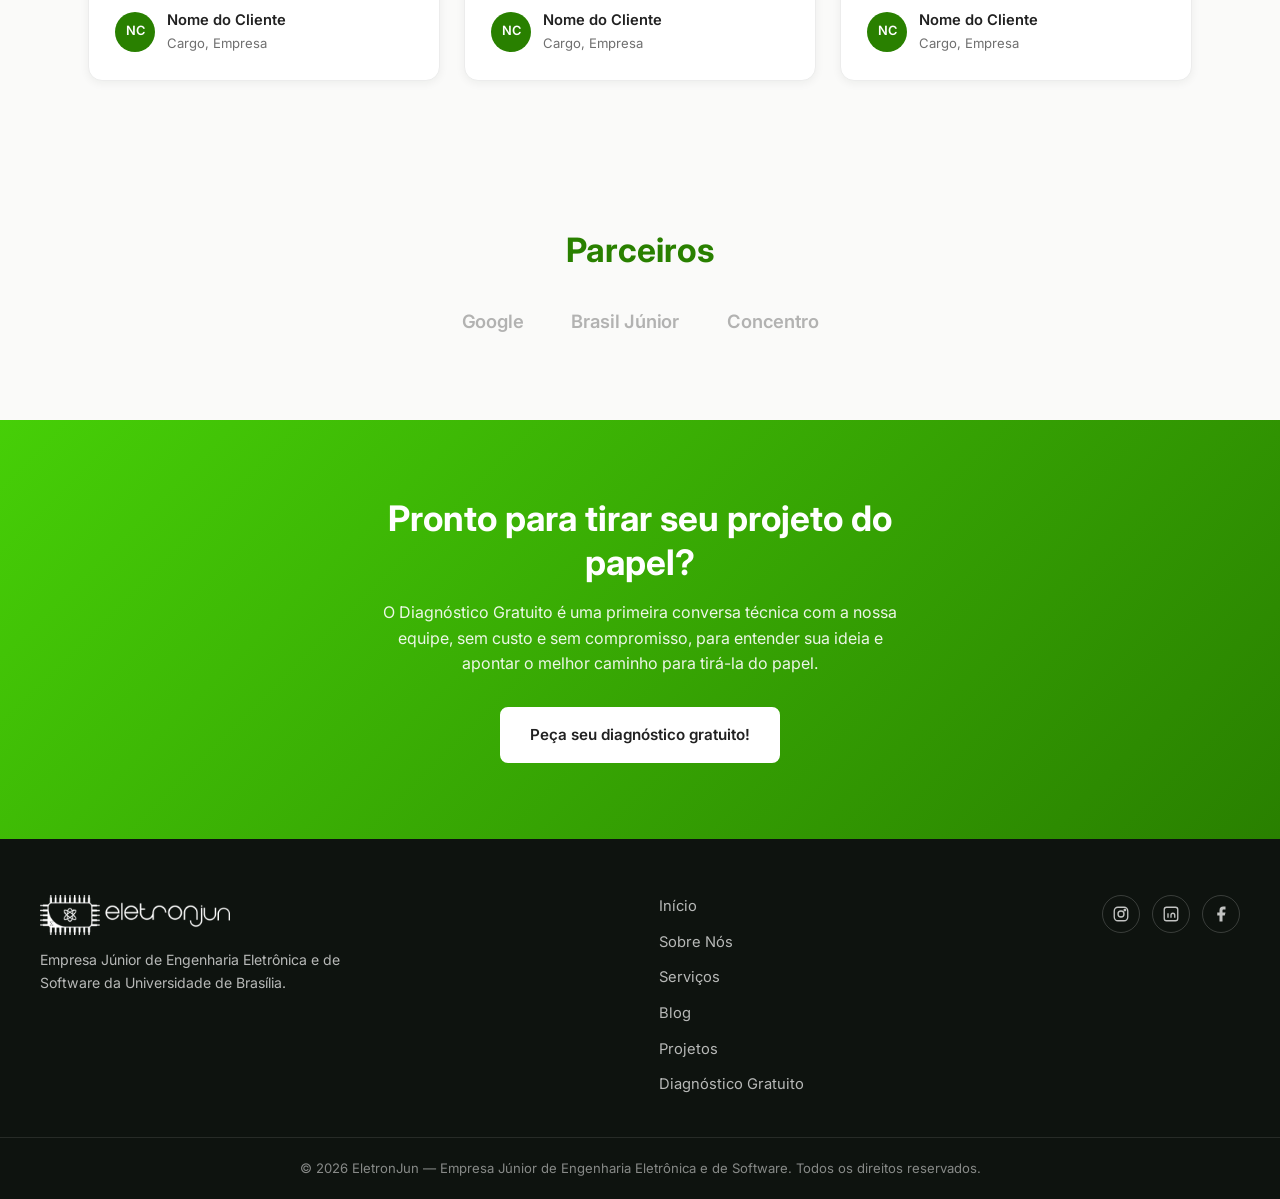
==== commit 90df205a: "feat: adiciona dark mode com deteccao do tema do dispositivo e alternador sol e lua" ====
--- a/index.html
+++ b/index.html
@@ -3,6 +3,7 @@
 <head>
 <meta charset="UTF-8">
 <meta name="viewport" content="width=device-width, initial-scale=1.0">
+<meta name="color-scheme" content="light dark">
 <title>EletronJun — Soluções em Engenharia Eletrônica e Software</title>
 <meta name="description" content="Consultoria técnica, projeto conceitual, protótipos funcionais e desenvolvimento de software sob medida. Empresa júnior de Engenharia Eletrônica e Engenharia de Software da UnB.">
 <link rel="icon" type="image/png" href="assets/favicon.png">
--- a/css/styles.css
+++ b/css/styles.css
@@ -13,6 +13,9 @@
   --body-text-soft: #6f6f6f;
   --white: #ffffff;
   --off-white: #fafaf9;
+  --pure-white: #ffffff;
+  --card-bg: #ffffff;
+  --input-bg: #ffffff;
   --border: #ececec;
 
   --font: "Inter", system-ui, -apple-system, "Segoe UI", Roboto, sans-serif;
@@ -28,6 +31,61 @@
   --shadow-btn: 0 8px 20px rgba(41, 128, 0, 0.22);
 
   --ease: cubic-bezier(0.4, 0, 0.2, 1);
+
+  color-scheme: light dark;
+}
+
+/* ==========================================================================
+   Dark Mode Tokens — Cor primária no modo escuro: #298000
+   ========================================================================== */
+:root[data-theme="dark"],
+[data-theme="dark"] {
+  --green: #298000; /* Cor primária obrigatória no Dark Mode */
+  --green-dark: #1e5e00;
+  --green-bright: #3cb805;
+  --green-light: #298000;
+
+  --ink: #f0f4f1;
+  --body-text: #b5c2b7;
+  --body-text-soft: #8e9e90;
+  --white: #0f1410;
+  --off-white: #0a0e0b;
+  --pure-white: #ffffff;
+  --card-bg: #151c16;
+  --input-bg: #151c16;
+  --border: #242f26;
+
+  --shadow-sm: 0 2px 10px rgba(0, 0, 0, 0.45);
+  --shadow-md: 0 14px 34px rgba(0, 0, 0, 0.65);
+  --shadow-btn: 0 8px 20px rgba(41, 128, 0, 0.35);
+
+  color-scheme: dark;
+}
+
+/* Detecção automática da preferência do dispositivo/sistema operacional */
+@media (prefers-color-scheme: dark) {
+  :root:not([data-theme="light"]) {
+    --green: #298000; /* Cor primária obrigatória no Dark Mode */
+    --green-dark: #1e5e00;
+    --green-bright: #3cb805;
+    --green-light: #298000;
+
+    --ink: #f0f4f1;
+    --body-text: #b5c2b7;
+    --body-text-soft: #8e9e90;
+    --white: #0f1410;
+    --off-white: #0a0e0b;
+    --pure-white: #ffffff;
+    --card-bg: #151c16;
+    --input-bg: #151c16;
+    --border: #242f26;
+
+    --shadow-sm: 0 2px 10px rgba(0, 0, 0, 0.45);
+    --shadow-md: 0 14px 34px rgba(0, 0, 0, 0.65);
+    --shadow-btn: 0 8px 20px rgba(41, 128, 0, 0.35);
+
+    color-scheme: dark;
+  }
 }
 
 /* ==========================================================================
@@ -88,7 +146,7 @@
   left: -999px;
   top: auto;
   background: var(--green);
-  color: var(--white);
+  color: var(--pure-white);
   padding: 12px 20px;
   border-radius: 0 0 var(--radius-sm) 0;
   z-index: 1000;
@@ -140,7 +198,7 @@
 
 .btn-primary {
   background: var(--green);
-  color: var(--white);
+  color: var(--pure-white);
   box-shadow: var(--shadow-btn);
 }
 
@@ -228,6 +286,106 @@
 
 .footer-logo {
   height: 40px;
+}
+
+/* Alternância de logo no cabeçalho */
+.logo-dark {
+  display: none;
+}
+.logo-light {
+  display: block;
+}
+
+[data-theme="dark"] .logo-light {
+  display: none !important;
+}
+[data-theme="dark"] .logo-dark {
+  display: block !important;
+}
+
+@media (prefers-color-scheme: dark) {
+  :root:not([data-theme="light"]) .logo-light {
+    display: none !important;
+  }
+  :root:not([data-theme="light"]) .logo-dark {
+    display: block !important;
+  }
+}
+
+.header-right {
+  display: flex;
+  align-items: center;
+  gap: 16px;
+}
+
+/* Botão de Alternância de Tema (Sol e Lua) */
+.theme-toggle {
+  display: inline-flex;
+  align-items: center;
+  justify-content: center;
+  width: 40px;
+  height: 40px;
+  border-radius: 50%;
+  border: 1px solid var(--border);
+  background: var(--card-bg);
+  color: var(--ink);
+  cursor: pointer;
+  padding: 0;
+  flex-shrink: 0;
+  transition: transform 0.2s var(--ease), border-color 0.2s var(--ease), color 0.2s var(--ease), background-color 0.2s var(--ease);
+  box-shadow: var(--shadow-sm);
+}
+
+.theme-toggle:hover {
+  transform: translateY(-2px);
+  border-color: var(--green);
+  color: var(--green);
+}
+
+.theme-toggle:focus-visible {
+  outline: 2px solid var(--green);
+  outline-offset: 2px;
+}
+
+.theme-icon {
+  width: 20px;
+  height: 20px;
+  transition: transform 0.25s var(--ease);
+}
+
+.theme-toggle:hover .theme-icon {
+  transform: rotate(15deg);
+}
+
+.theme-icon-sun {
+  display: none;
+}
+.theme-icon-moon {
+  display: block;
+}
+
+[data-theme="dark"] .theme-icon-moon {
+  display: none !important;
+}
+[data-theme="dark"] .theme-icon-sun {
+  display: block !important;
+}
+[data-theme="dark"] .theme-toggle:hover {
+  color: #ffc83b;
+  border-color: #ffc83b;
+}
+
+@media (prefers-color-scheme: dark) {
+  :root:not([data-theme="light"]) .theme-icon-moon {
+    display: none !important;
+  }
+  :root:not([data-theme="light"]) .theme-icon-sun {
+    display: block !important;
+  }
+  :root:not([data-theme="light"]) .theme-toggle:hover {
+    color: #ffc83b;
+    border-color: #ffc83b;
+  }
 }
 
 .logo-text {
@@ -584,7 +742,7 @@
 
 .cta-section {
   padding: 60px 20px;
-  background-color: #ffffff;
+  background-color: var(--white);
 }
 
 .cta-container {
@@ -601,31 +759,15 @@
   font-family: 'IBM Plex Sans', sans-serif;
   font-size: 36px;
   font-weight: 700;
-  color: #1a1a1a;
+  color: var(--ink);
   margin: 0;
 }
 
 .cta-container p {
   font-family: 'IBM Plex Sans', sans-serif;
   font-size: 18px;
-  color: #555555;
+  color: var(--body-text);
   margin: 0;
-}
-
-.btn-primary {
-  display: inline-block;
-  background-color: #40d000;
-  font-weight: 700;
-  padding: 14px 28px;
-  border-radius: 8px;
-  text-decoration: none;
-  margin-top: 12px;
-  box-shadow: 0 4px 14px rgba(64, 208, 0, 0.3);
-  transition: transform 0.2s, background-color 0.2s;
-}
-
-.btn-primary:hover {
-  transform: translateY(-2px);
 }
 /* ==========================================================================
    Testimonials
@@ -996,3 +1138,246 @@
     transition: none !important;
   }
 }
+
+/* ==========================================================================
+   Dark Mode Component Specific Overrides
+   Cor primária no Dark Mode: #298000
+   ========================================================================== */
+
+[data-theme="dark"] .feature,
+[data-theme="dark"] .services-description div,
+[data-theme="dark"] .testimonial-card,
+[data-theme="dark"] .mvv-box,
+[data-theme="dark"] .filter-btn,
+[data-theme="dark"] .category-item,
+[data-theme="dark"] .search-bar,
+[data-theme="dark"] .newsletter-form input,
+[data-theme="dark"] .article-thanks,
+[data-theme="dark"] .campo input,
+[data-theme="dark"] .campo textarea,
+[data-theme="dark"] .input-com-bandeira {
+  background-color: var(--card-bg);
+  border-color: var(--border);
+  color: var(--body-text);
+}
+
+[data-theme="dark"] .features,
+[data-theme="dark"] .stats,
+[data-theme="dark"] .cta-section,
+[data-theme="dark"] .diagnostico-container,
+[data-theme="dark"] body.blog-page,
+[data-theme="dark"] body.projetos-page {
+  background-color: var(--white);
+}
+
+[data-theme="dark"] .testimonials,
+[data-theme="dark"] .partners,
+[data-theme="dark"] .movement,
+[data-theme="dark"] .faq-container,
+[data-theme="dark"] .newsletter,
+[data-theme="dark"] .related-posts {
+  background-color: var(--off-white);
+}
+
+[data-theme="dark"] .services-detailed-title,
+[data-theme="dark"] .services-description h4,
+[data-theme="dark"] .cta-container h2,
+[data-theme="dark"] .steps-list li strong,
+[data-theme="dark"] .steps-list li::marker,
+[data-theme="dark"] .faq-pergunta,
+[data-theme="dark"] .coluna h2,
+[data-theme="dark"] .newsletter-text h2,
+[data-theme="dark"] .blog-cta h2,
+[data-theme="dark"] .article-hero h1,
+[data-theme="dark"] .article-content h2,
+[data-theme="dark"] .related-posts h2,
+[data-theme="dark"] .post-card-mini h3,
+[data-theme="dark"] .projeto-title {
+  color: var(--ink);
+}
+
+[data-theme="dark"] .services-description p,
+[data-theme="dark"] .steps-list li,
+[data-theme="dark"] .cta-container p,
+[data-theme="dark"] .subtitulo,
+[data-theme="dark"] .coluna p,
+[data-theme="dark"] .coluna ol,
+[data-theme="dark"] .faq-resposta,
+[data-theme="dark"] .movement-text p,
+[data-theme="dark"] .newsletter-text p,
+[data-theme="dark"] .article-summary,
+[data-theme="dark"] .article-content,
+[data-theme="dark"] .projeto-desc,
+[data-theme="dark"] .index-label {
+  color: var(--body-text);
+}
+
+[data-theme="dark"] .index-label {
+  border-bottom-color: var(--border);
+}
+
+[data-theme="dark"] .index-nav a {
+  color: var(--body-text);
+  border-left-color: var(--border);
+}
+
+[data-theme="dark"] .index-nav a:hover,
+[data-theme="dark"] .index-nav a.active-index-link {
+  color: var(--green-bright);
+  border-left-color: #298000;
+}
+
+/* Cor primária #298000 nos botões ativos, tags e formulários no Dark Mode */
+[data-theme="dark"] .btn-primary,
+[data-theme="dark"] .filter-btn.active,
+[data-theme="dark"] .category-item.active,
+[data-theme="dark"] .btn-enviar {
+  background-color: #298000 !important;
+  border-color: #298000 !important;
+  color: var(--pure-white) !important;
+}
+
+[data-theme="dark"] .btn-primary:hover,
+[data-theme="dark"] .btn-enviar:hover {
+  background-color: #1e5e00 !important;
+}
+
+[data-theme="dark"] .form-card {
+  background-color: #17380f;
+  border: 1px solid #298000;
+}
+
+[data-theme="dark"] .projeto-image-wrap {
+  background-color: var(--card-bg);
+}
+
+[data-theme="dark"] .projeto-tag {
+  background-color: rgba(41, 128, 0, 0.18);
+  border-color: #298000;
+  color: var(--green-bright);
+}
+
+[data-theme="dark"] .movement-figure img {
+  background-color: var(--card-bg);
+  border: 1px solid var(--border);
+}
+
+/* Regras espelho para prefers-color-scheme quando sem override de data-theme */
+@media (prefers-color-scheme: dark) {
+  :root:not([data-theme="light"]) .feature,
+  :root:not([data-theme="light"]) .services-description div,
+  :root:not([data-theme="light"]) .testimonial-card,
+  :root:not([data-theme="light"]) .mvv-box,
+  :root:not([data-theme="light"]) .filter-btn,
+  :root:not([data-theme="light"]) .category-item,
+  :root:not([data-theme="light"]) .search-bar,
+  :root:not([data-theme="light"]) .newsletter-form input,
+  :root:not([data-theme="light"]) .article-thanks,
+  :root:not([data-theme="light"]) .campo input,
+  :root:not([data-theme="light"]) .campo textarea,
+  :root:not([data-theme="light"]) .input-com-bandeira {
+    background-color: var(--card-bg);
+    border-color: var(--border);
+    color: var(--body-text);
+  }
+
+  :root:not([data-theme="light"]) .features,
+  :root:not([data-theme="light"]) .stats,
+  :root:not([data-theme="light"]) .cta-section,
+  :root:not([data-theme="light"]) .diagnostico-container,
+  :root:not([data-theme="light"]) body.blog-page,
+  :root:not([data-theme="light"]) body.projetos-page {
+    background-color: var(--white);
+  }
+
+  :root:not([data-theme="light"]) .testimonials,
+  :root:not([data-theme="light"]) .partners,
+  :root:not([data-theme="light"]) .movement,
+  :root:not([data-theme="light"]) .faq-container,
+  :root:not([data-theme="light"]) .newsletter,
+  :root:not([data-theme="light"]) .related-posts {
+    background-color: var(--off-white);
+  }
+
+  :root:not([data-theme="light"]) .services-detailed-title,
+  :root:not([data-theme="light"]) .services-description h4,
+  :root:not([data-theme="light"]) .cta-container h2,
+  :root:not([data-theme="light"]) .steps-list li strong,
+  :root:not([data-theme="light"]) .steps-list li::marker,
+  :root:not([data-theme="light"]) .faq-pergunta,
+  :root:not([data-theme="light"]) .coluna h2,
+  :root:not([data-theme="light"]) .newsletter-text h2,
+  :root:not([data-theme="light"]) .blog-cta h2,
+  :root:not([data-theme="light"]) .article-hero h1,
+  :root:not([data-theme="light"]) .article-content h2,
+  :root:not([data-theme="light"]) .related-posts h2,
+  :root:not([data-theme="light"]) .post-card-mini h3,
+  :root:not([data-theme="light"]) .projeto-title {
+    color: var(--ink);
+  }
+
+  :root:not([data-theme="light"]) .services-description p,
+  :root:not([data-theme="light"]) .steps-list li,
+  :root:not([data-theme="light"]) .cta-container p,
+  :root:not([data-theme="light"]) .subtitulo,
+  :root:not([data-theme="light"]) .coluna p,
+  :root:not([data-theme="light"]) .coluna ol,
+  :root:not([data-theme="light"]) .faq-resposta,
+  :root:not([data-theme="light"]) .movement-text p,
+  :root:not([data-theme="light"]) .newsletter-text p,
+  :root:not([data-theme="light"]) .article-summary,
+  :root:not([data-theme="light"]) .article-content,
+  :root:not([data-theme="light"]) .projeto-desc,
+  :root:not([data-theme="light"]) .index-label {
+    color: var(--body-text);
+  }
+
+  :root:not([data-theme="light"]) .index-label {
+    border-bottom-color: var(--border);
+  }
+
+  :root:not([data-theme="light"]) .index-nav a {
+    color: var(--body-text);
+    border-left-color: var(--border);
+  }
+
+  :root:not([data-theme="light"]) .index-nav a:hover,
+  :root:not([data-theme="light"]) .index-nav a.active-index-link {
+    color: var(--green-bright);
+    border-left-color: #298000;
+  }
+
+  :root:not([data-theme="light"]) .btn-primary,
+  :root:not([data-theme="light"]) .filter-btn.active,
+  :root:not([data-theme="light"]) .category-item.active,
+  :root:not([data-theme="light"]) .btn-enviar {
+    background-color: #298000 !important;
+    border-color: #298000 !important;
+    color: var(--pure-white) !important;
+  }
+
+  :root:not([data-theme="light"]) .btn-primary:hover,
+  :root:not([data-theme="light"]) .btn-enviar:hover {
+    background-color: #1e5e00 !important;
+  }
+
+  :root:not([data-theme="light"]) .form-card {
+    background-color: #17380f;
+    border: 1px solid #298000;
+  }
+
+  :root:not([data-theme="light"]) .projeto-image-wrap {
+    background-color: var(--card-bg);
+  }
+
+  :root:not([data-theme="light"]) .projeto-tag {
+    background-color: rgba(41, 128, 0, 0.18);
+    border-color: #298000;
+    color: var(--green-bright);
+  }
+
+  :root:not([data-theme="light"]) .movement-figure img {
+    background-color: var(--card-bg);
+    border: 1px solid var(--border);
+  }
+}
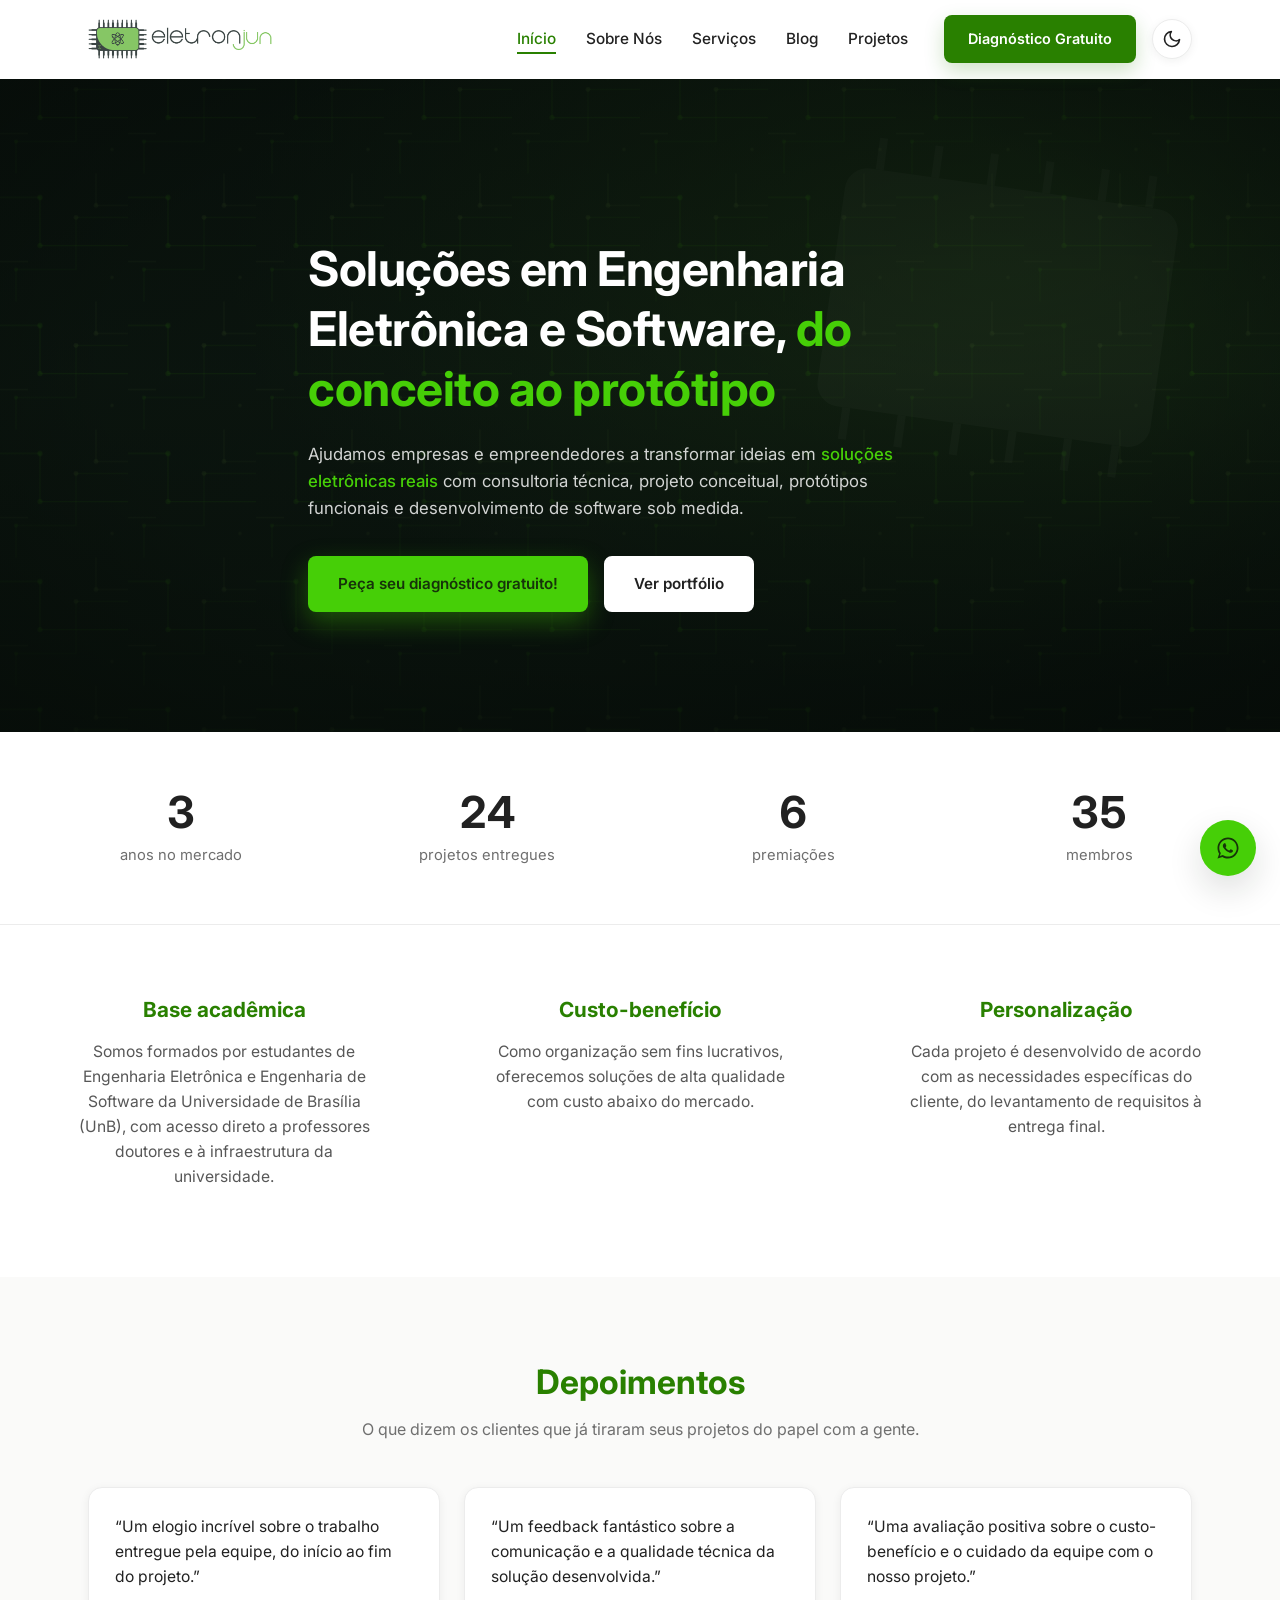
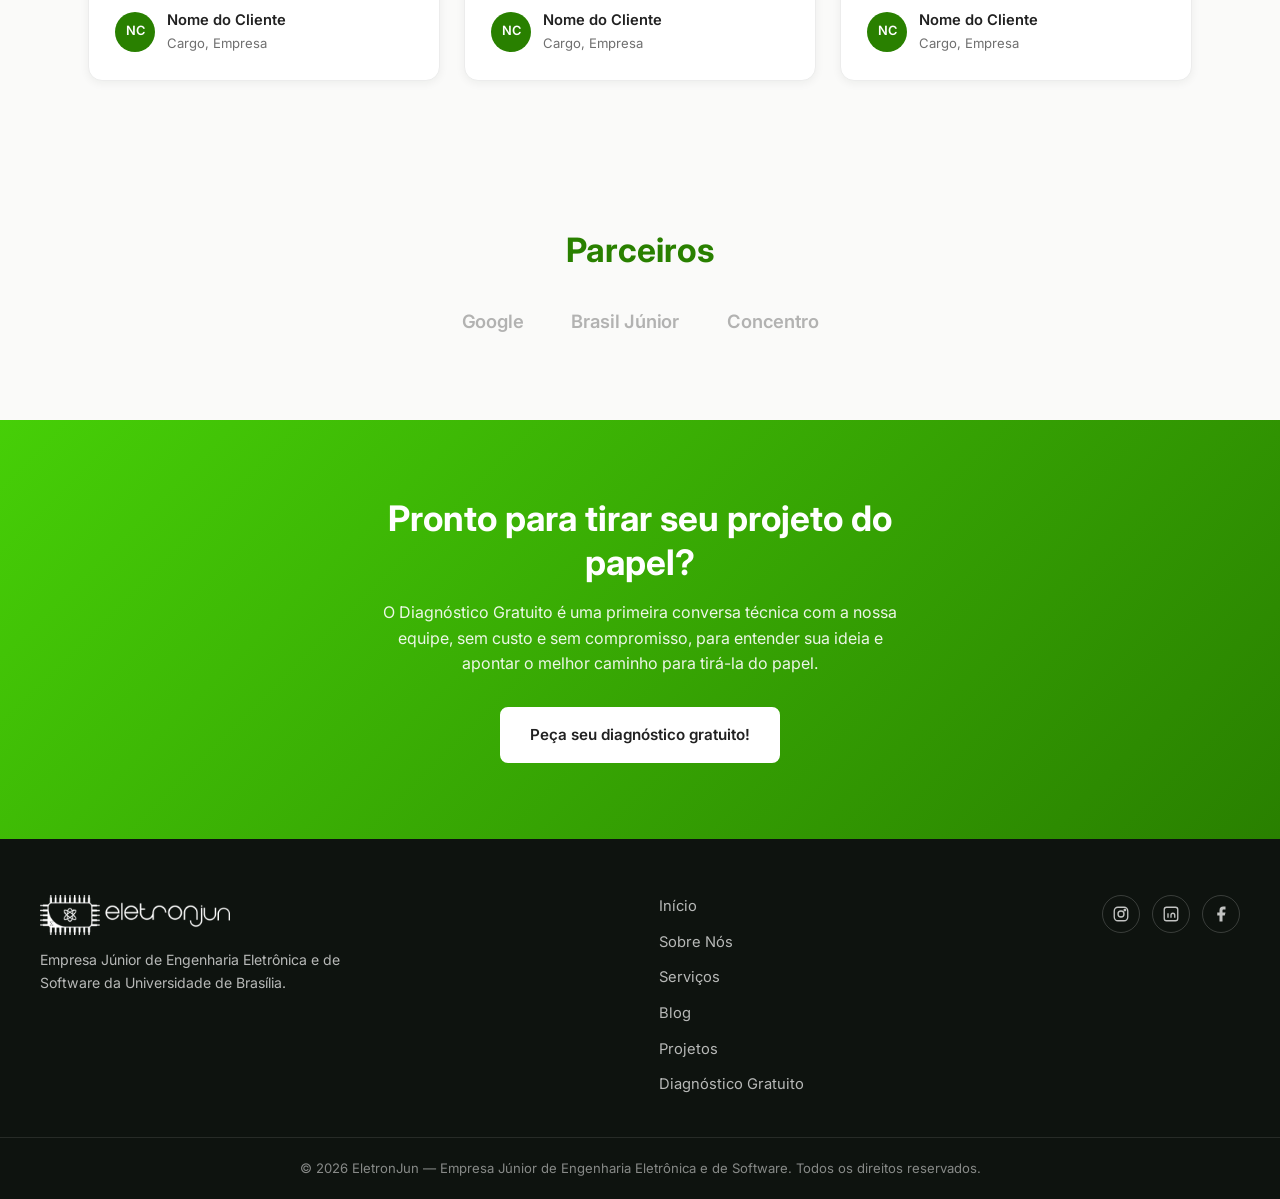
==== commit 458e3a51: "implementação pop up whatsapp todas as paginas" ====
--- a/index.html
+++ b/index.html
@@ -144,7 +144,7 @@
   </section>
 
 </main>
-
+<site-whatsapp></site-whatsapp>
 <site-footer data-root="./"></site-footer>
 
 <script src="js/script.js"></script>
--- a/css/styles.css
+++ b/css/styles.css
@@ -224,12 +224,12 @@
 .btn-white {
   background: var(--white);
   color: var(--ink);
-  border-color: var(--white);
+  border-color: var(--pure-white);
 }
 
 .btn-white:hover {
   background: transparent;
-  color: var(--white);
+  color: var(--pure-white);
   border-color: rgba(255, 255, 255, 0.7);
 }
 
@@ -410,6 +410,32 @@
   display: flex;
   align-items: center;
   gap: 30px;
+  opacity: 1; /* na versão desktop sempre está lá*/
+  transform: translateY(0);
+}
+
+@media (max-width: 768px) {
+  .nav-list > * {
+    opacity: 0; /*na versão mobile começa apagado*/
+    transform: translateY(-15px);
+  }
+
+  #primaryNav.is-open .nav-list > * {
+    animation: surgirEmCascata 0.4s var(--ease) forwards;
+  }
+
+  #primaryNav.is-open .nav-list > *:nth-child(1) { animation-delay: 0.05s; }
+  #primaryNav.is-open .nav-list > *:nth-child(2) { animation-delay: 0.15s; }
+  #primaryNav.is-open .nav-list > *:nth-child(3) { animation-delay: 0.25s; }
+  #primaryNav.is-open .nav-list > *:nth-child(4) { animation-delay: 0.35s; }
+  #primaryNav.is-open .nav-list > *:nth-child(5) { animation-delay: 0.45s; }
+}
+
+@keyframes surgirEmCascata {
+  to {
+    opacity: 1;
+    transform: translateY(0);
+  }
 }
 
 .nav-link {
@@ -501,7 +527,7 @@
 }
 
 .hero-title {
-  color: var(--white);
+  color: var(--pure-white);
   font-size: clamp(1.9rem, 1.15rem + 3vw, 3rem);
   font-weight: 700;
   letter-spacing: -0.01em;
@@ -1007,7 +1033,7 @@
   .nav {
     position: fixed;
     inset: var(--header-h) 0 0 auto;
-    width: min(340px, 82vw);
+    width:  100vw;
     height: calc(100vh - var(--header-h));
     background: var(--white);
     flex-direction: column;
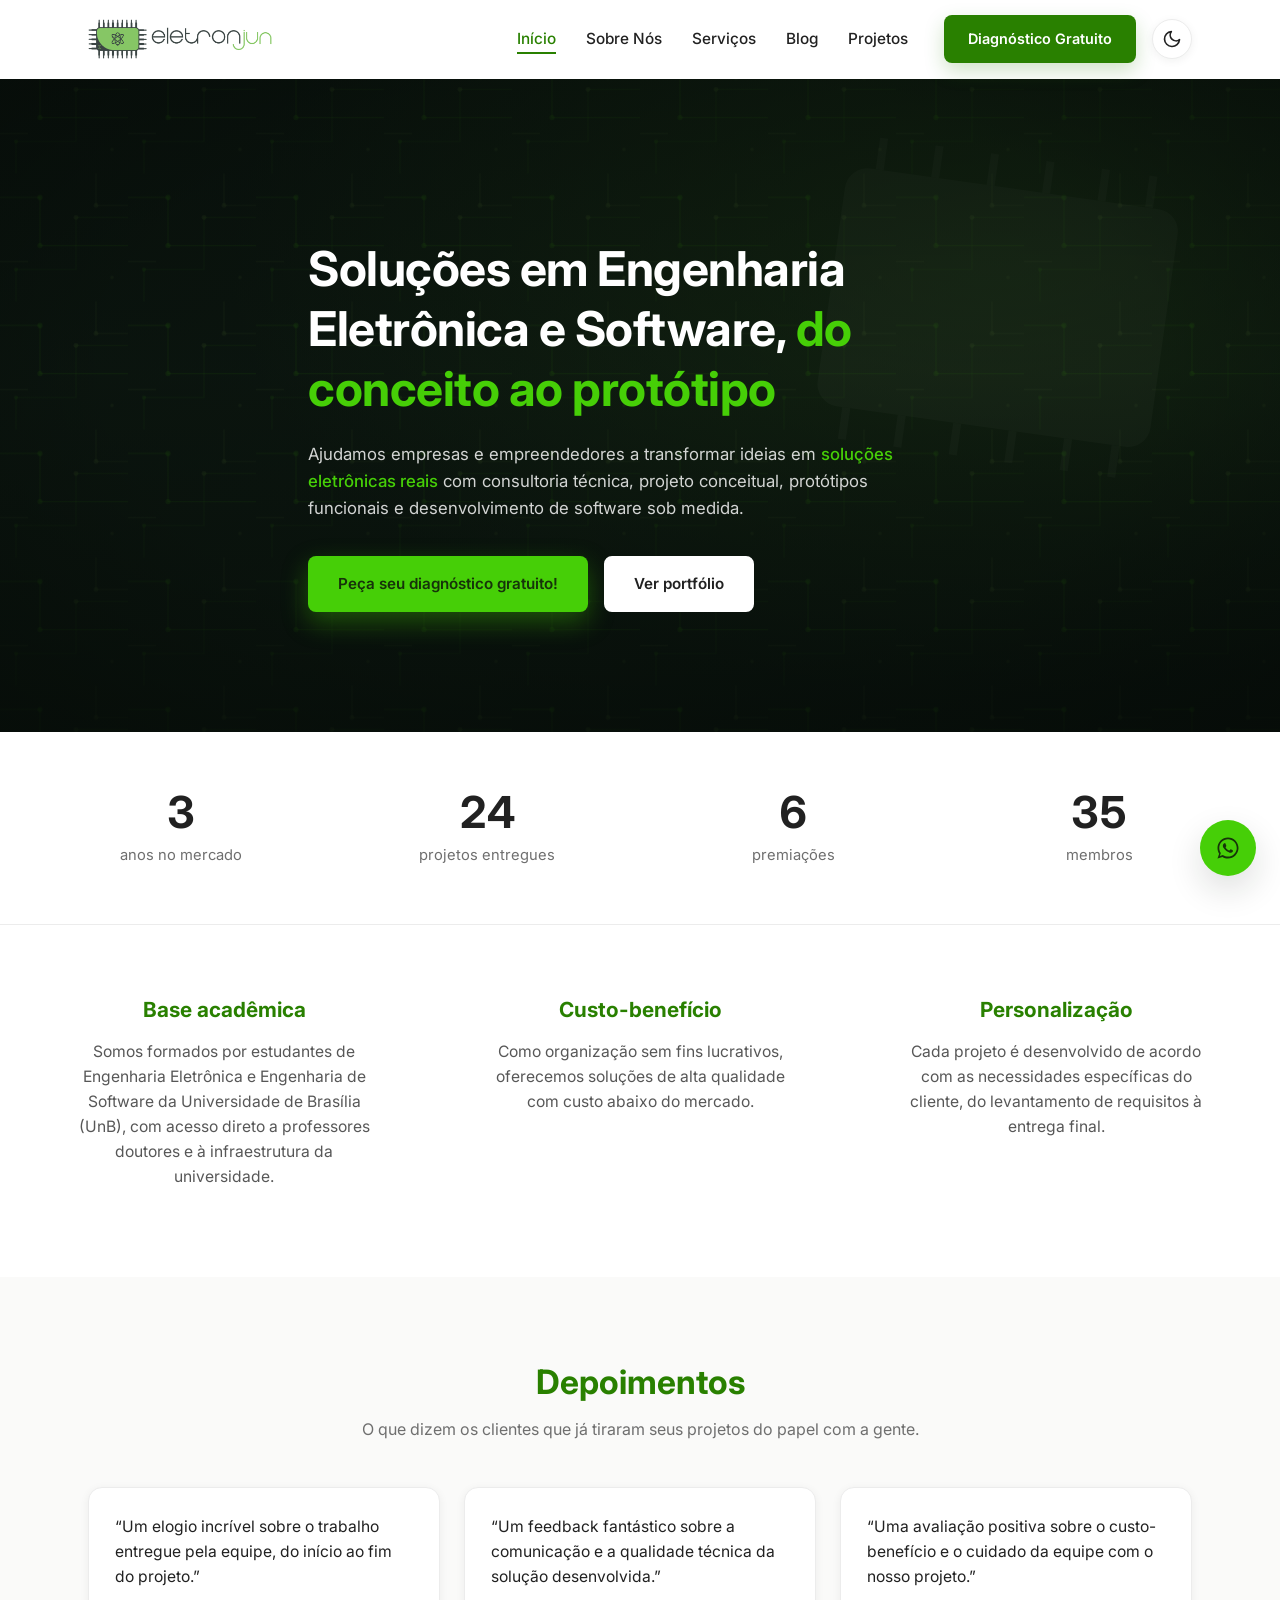
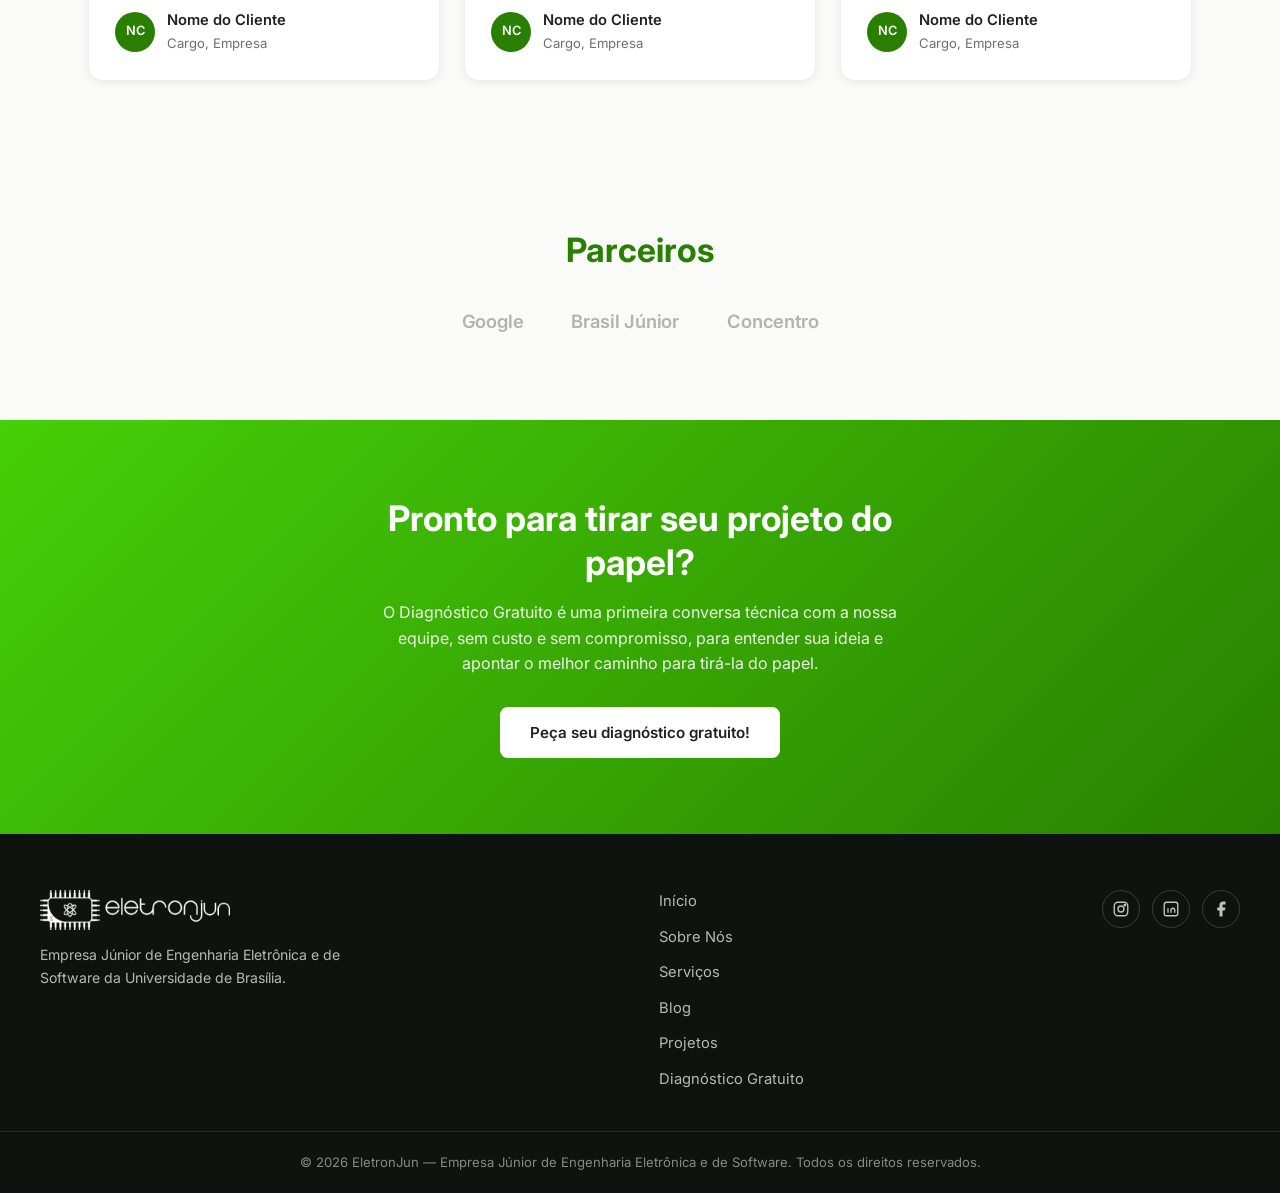
==== commit 7906ae93: "implementação do pop up diagnostico gratuito + correções de css" ====
--- a/index.html
+++ b/index.html
@@ -34,11 +34,13 @@
         <span class="hero-highlight">soluções eletrônicas reais</span>
         com consultoria técnica, projeto conceitual, protótipos funcionais e desenvolvimento de software sob medida.
       </p>
-      <div class="hero-actions">
-        <a href="pages/diagnostico.html" class="btn btn-accent">Peça seu diagnóstico gratuito!</a>
-        <a href="#" class="btn btn-white">Ver portfólio</a>
-      </div>
-    </div>
+     <div class="hero-actions">
+  <button type="button" class="btn btn-accent" data-modal-target="diagnostico">
+    Peça seu diagnóstico gratuito!
+  </button>
+  
+  <a href="#" class="btn btn-white">Ver portfólio</a>
+</div>
   </section>
 
   <section class="stats" id="stats" aria-label="Números da EletronJun">
@@ -139,13 +141,59 @@
     <div class="container cta-inner">
       <h2>Pronto para tirar seu projeto do papel?</h2>
       <p>O Diagnóstico Gratuito é uma primeira conversa técnica com a nossa equipe, sem custo e sem compromisso, para entender sua ideia e apontar o melhor caminho para tirá-la do papel.</p>
-      <a href="#" class="btn btn-white">Peça seu diagnóstico gratuito!</a>
+      <button type="button" class="btn btn-white" data-modal-target="diagnostico">
+    Peça seu diagnóstico gratuito!
+  </button>
     </div>
   </section>
 
 </main>
 <site-whatsapp></site-whatsapp>
 <site-footer data-root="./"></site-footer>
+<!--pop up whatsapp diagnostico-->
+  <dialog id="modal-diagnostico" class="modal-whatsapp">
+  <div class="modal-header">
+    <div class="modal-title-box">
+      <div class="icon-circle">
+        <svg width="22" height="22" viewBox="0 0 24 24" fill="currentColor">
+          <path d="M20 2H4c-1.1 0-1.99.9-1.99 2L2 22l4-4h14c1.1 0 2-.9 2-2V4c0-1.1-.9-2-2-2zM6 9h12v2H6V9zm8 5H6v-2h8v2zm4-6H6V6h12v2z"/>
+        </svg>
+      </div>
+      <div>
+        <h3>Fale com a EletronJun</h3>
+        <span>Resposta em horário comercial</span>
+      </div>
+    </div>
+    <button type="button" class="modal-close" aria-label="Fechar">&times;</button>
+  </div>
+
+  <form id="form-diagnostico" class="modal-body">
+    <p class="modal-desc">Preencha seus dados para iniciarmos a conversa no WhatsApp.</p>
+
+    <div class="form-group">
+      <label for="diag-nome">Seu nome</label>
+      <input type="text" id="diag-nome" required placeholder="Como podemos te chamar?">
+    </div>
+
+    <div class="form-group">
+      <label for="diag-telefone">Telefone (com DDD)</label>
+      <input type="tel" id="diag-telefone" required placeholder="(61) 99999-9999">
+    </div>
+
+    <button type="submit" class="btn-whatsapp">
+      <svg width="20" height="20" viewBox="0 0 24 24" fill="currentColor">
+        <path d="M12.031 2c-5.517 0-9.993 4.477-9.993 9.993 0 1.763.459 3.486 1.332 5.006L2 22l5.129-1.343c1.472.802 3.136 1.226 4.902 1.226 5.518 0 9.995-4.477 9.995-9.993C22.026 6.477 17.55 2 12.031 2zm5.871 14.128c-.247.694-1.442 1.32-2.008 1.378-.522.053-1.2.083-3.447-.847-2.883-1.194-4.733-4.137-4.877-4.331-.143-.194-1.173-1.56-1.173-2.977 0-1.417.744-2.114 1.009-2.4.265-.286.577-.358.77-.358.193 0 .386 0 .554.009.178.01.419-.068.654.498.247.595.842 2.057.915 2.206.073.149.121.323.023.518-.098.194-.148.314-.294.488-.146.173-.307.387-.439.52-.147.147-.301.308-.13.6.172.292.766 1.266 1.644 2.049 1.129 1.006 2.081 1.318 2.373 1.464.292.146.463.122.634-.073.172-.194.736-.856.932-1.15.195-.293.39-.244.653-.146.264.098 1.677.79 1.967.935.291.146.484.218.555.338.071.122.071.706-.176 1.401z"/>
+      </svg>
+      Continuar no WhatsApp
+    </button>
+
+    <span class="modal-disclaimer">
+      Ao continuar, você será redirecionado(a) para o WhatsApp com uma mensagem pronta para envio.
+    </span>
+  </form>
+</dialog>
+
+  <!---pop up whatsapp diagnostico--->
 
 <script src="js/script.js"></script>
 </body>
--- a/css/styles.css
+++ b/css/styles.css
@@ -1000,6 +1000,155 @@
 /* ==========================================================================
    Botão Flutuante do WhatsApp
    ========================================================================== */
+
+
+/* Estilos do Modal WhatsApp */
+dialog.modal-whatsapp {
+  border: none;
+  border-radius: 16px;
+  padding: 0;
+  max-width: 440px;
+  width: 90%;
+  box-shadow: 0 20px 40px rgba(0, 0, 0, 0.25);
+  overflow: hidden;
+  margin: auto;
+}
+
+dialog.modal-whatsapp::backdrop {
+  background: rgba(0, 0, 0, 0.5);
+  backdrop-filter: blur(4px);
+}
+
+.modal-header {
+  background-color: #41c007;
+  color: #ffffff;
+  padding: 20px 24px;
+  display: flex;
+  align-items: center;
+  justify-content: space-between;
+}
+
+.modal-title-box {
+  display: flex;
+  align-items: center;
+  gap: 14px;
+}
+
+.icon-circle {
+  background: rgba(255, 255, 255, 0.25);
+  width: 44px;
+  height: 44px;
+  border-radius: 50%;
+  display: flex;
+  align-items: center;
+  justify-content: center;
+  color: #ffffff;
+}
+
+.modal-title-box h3 {
+  margin: 0;
+  font-size: 1.1rem;
+  font-weight: 700;
+  line-height: 1.2;
+}
+
+.modal-title-box span {
+  font-size: 0.85rem;
+  opacity: 0.9;
+}
+
+.modal-close {
+  background: none;
+  border: none;
+  color: #ffffff;
+  font-size: 1.8rem;
+  cursor: pointer;
+  line-height: 1;
+  padding: 0;
+  opacity: 0.85;
+  transition: opacity 0.2s;
+}
+
+.modal-close:hover {
+  opacity: 1;
+}
+
+.modal-body {
+  padding: 28px 24px;
+  background-color: #ffffff;
+  display: flex;
+  flex-direction: column;
+  gap: 16px;
+}
+
+.modal-desc {
+  margin: 0;
+  color: #4b5563;
+  font-size: 0.95rem;
+}
+
+.form-group {
+  display: flex;
+  flex-direction: column;
+  gap: 6px;
+}
+
+.form-group label {
+  font-weight: 600;
+  font-size: 0.9rem;
+  color: #1f2937;
+}
+
+.form-group input {
+  width: 100%;
+  padding: 14px;
+  border: 1px solid #e5e7eb;
+  border-radius: 10px;
+  font-size: 0.95rem;
+  background-color: #f9fafb;
+  color: #1f2937;
+  outline: none;
+  transition: border-color 0.2s, background-color 0.2s;
+  box-sizing: border-box;
+}
+
+.form-group input:focus {
+  border-color: #3fb30a;
+  background-color: #ffffff;
+}
+
+.btn-whatsapp {
+  background-color: #41c007;
+  color: #ffffff;
+  border: none;
+  border-radius: 10px;
+  padding: 14px;
+  font-size: 1rem;
+  font-weight: 600;
+  display: flex;
+  align-items: center;
+  justify-content: center;
+  gap: 10px;
+  cursor: pointer;
+  transition: background-color 0.2s;
+  margin-top: 8px;
+}
+
+.btn-whatsapp:hover {
+  background-color: #169443;
+}
+
+.modal-disclaimer {
+  font-size: 0.78rem;
+  color: #6b7280;
+  text-align: center;
+  line-height: 1.4;
+}
+
+/*======*/
+
+
+
 .whatsapp-float {
   position: fixed;
   right: 24px;
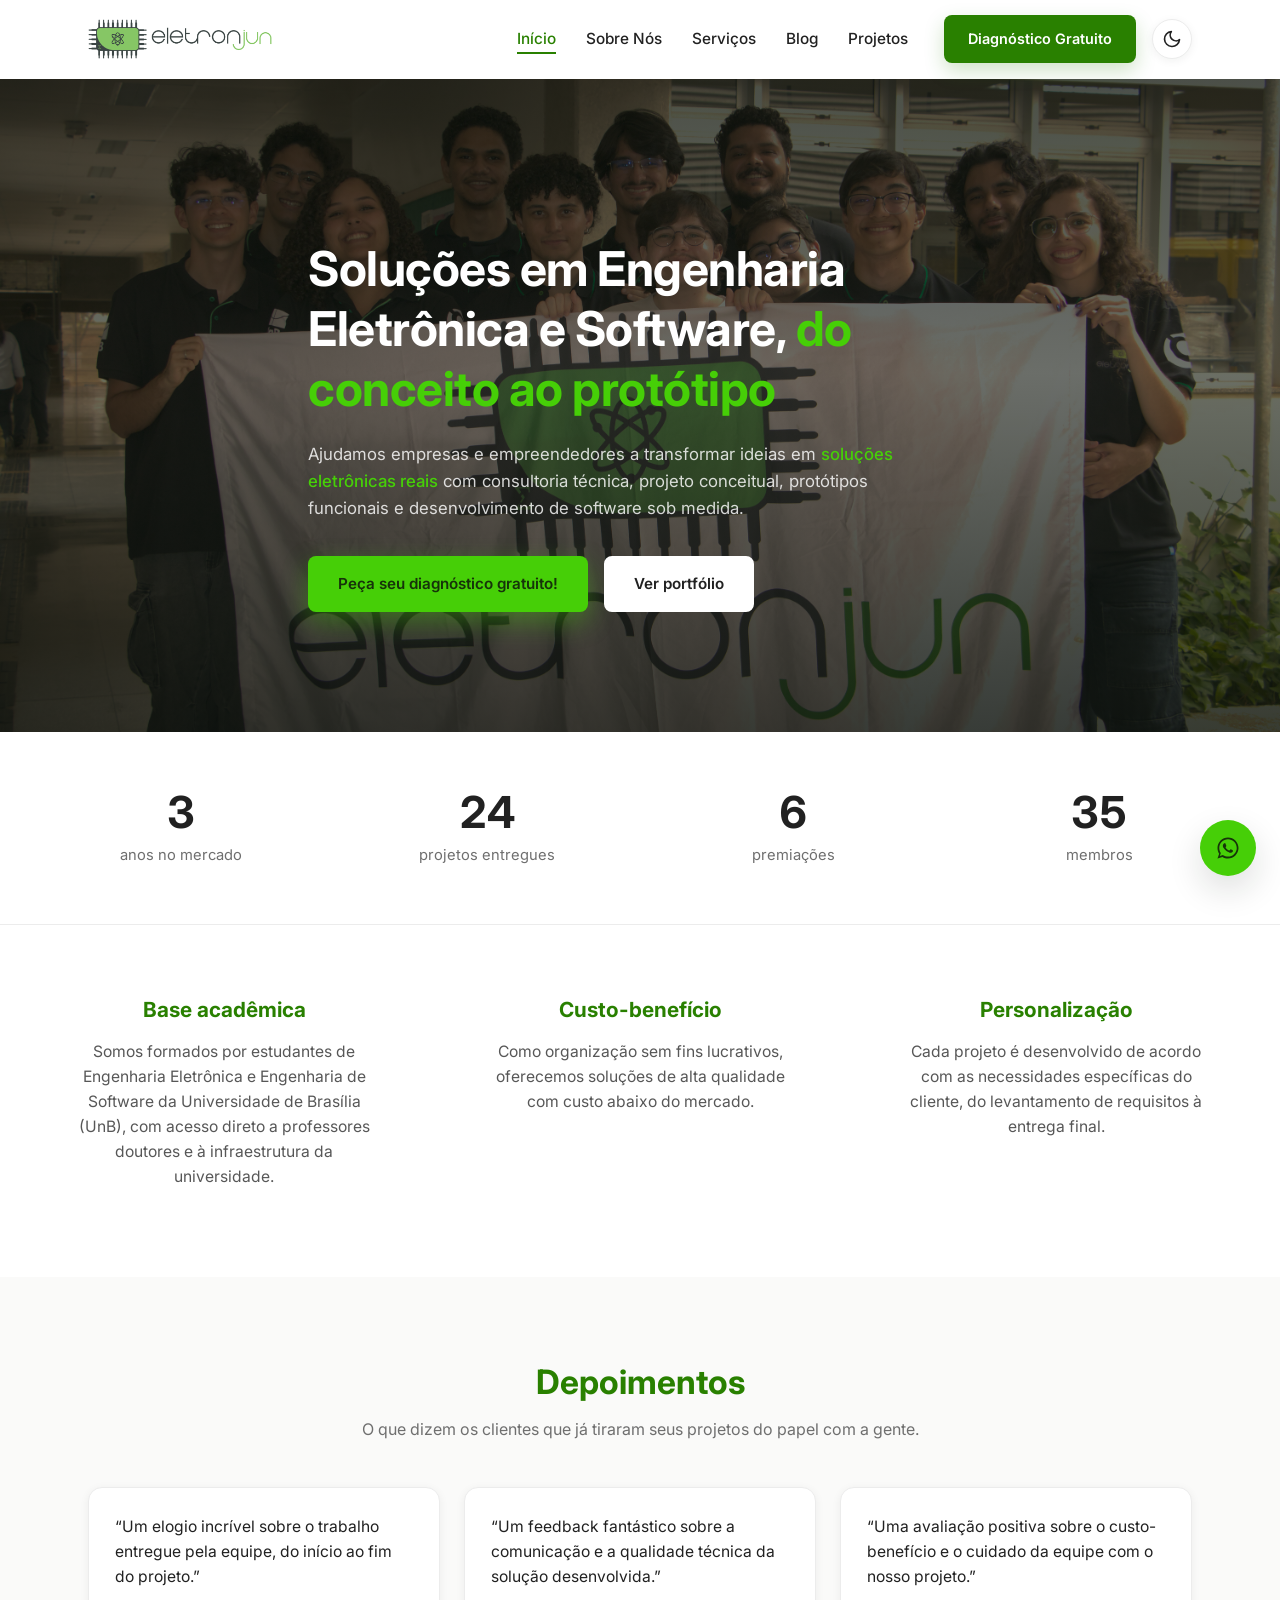
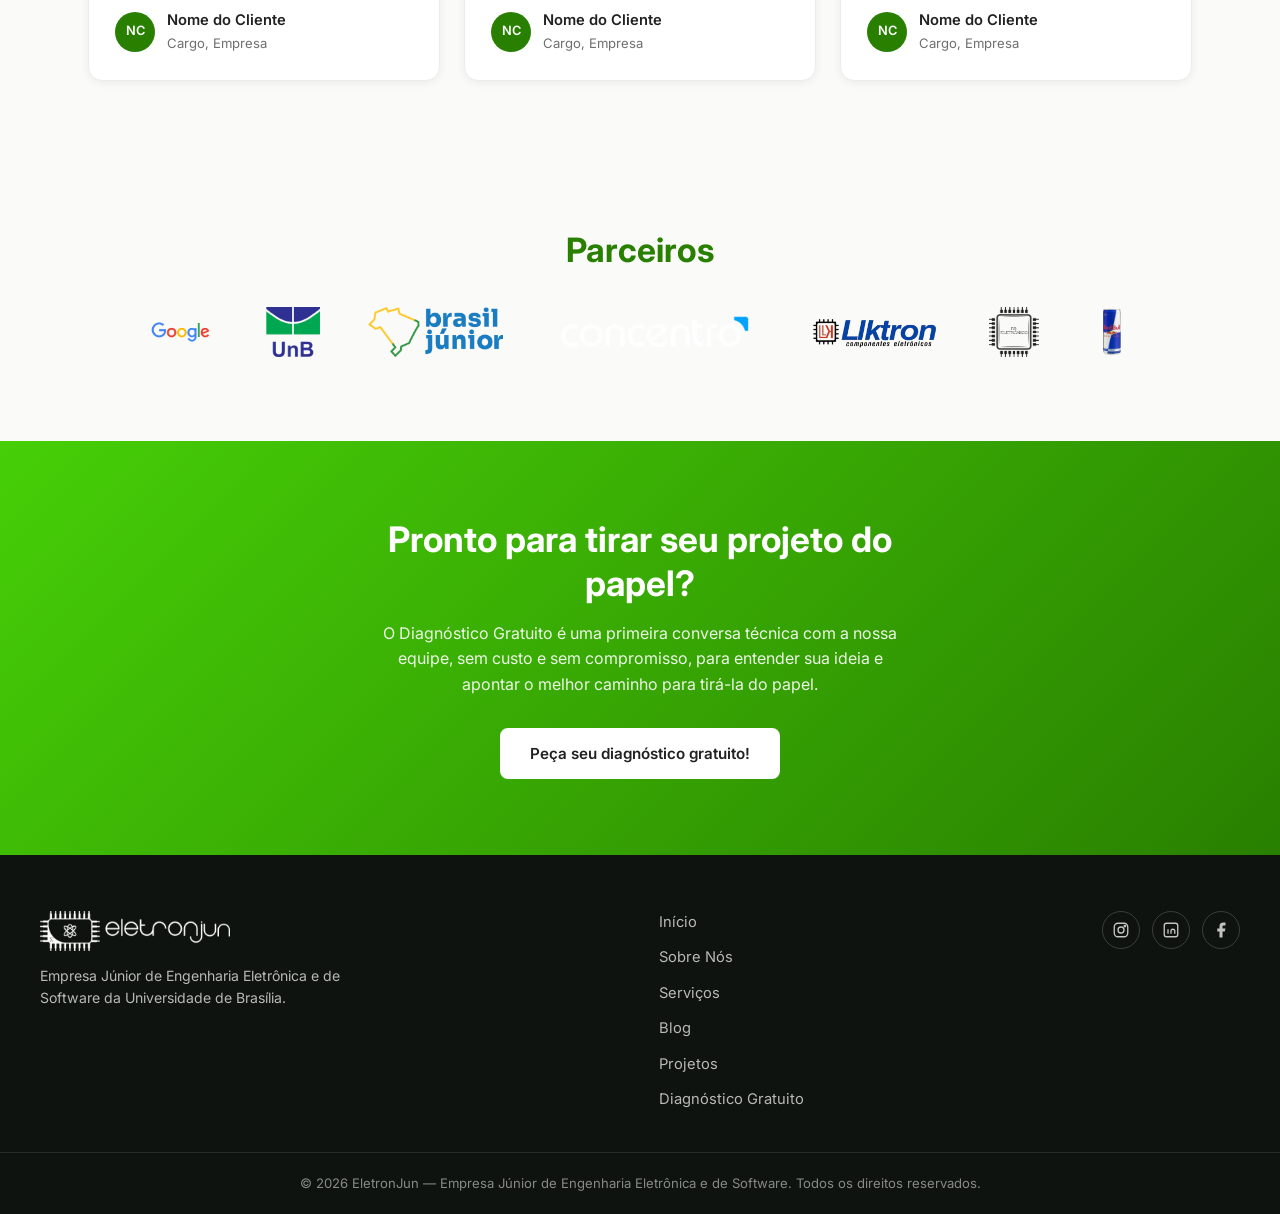
==== commit 474cb4ad: "Atualizacao de varias imagens" ====
--- a/index.html
+++ b/index.html
@@ -130,9 +130,13 @@
       <h2 class="section-title">Parceiros</h2>
       <div class="partners-row">
         <!-- Wordmarks only — swap for official partner logo files when available -->
-        <span class="partner-logo">Google</span>
-        <span class="partner-logo">Brasil Júnior</span>
-        <span class="partner-logo">Concentro</span>
+        <img src="assets/google.webp" alt="Google" class="partner-logo">
+        <img src="assets/unb.webp" alt="UnB" class="partner-logo">
+        <img src="assets/brasiljunior.webp" alt="Brasil Júnior" class="partner-logo">
+        <img src="assets/concentro.png" alt="Concentro" class="partner-logo">
+        <img src="assets/llkatron.png" alt="Llktron" class="partner-logo">
+        <img src="assets/dreletronico.png" alt="Dr. Eletrônico" class="partner-logo">
+        <img src="assets/redbull.png" alt="RedBull" class="partner-logo">
       </div>
     </div>
   </section>
--- a/css/styles.css
+++ b/css/styles.css
@@ -503,7 +503,7 @@
 .hero {
   position: relative;
   overflow: hidden;
-  background: #0c1712 url("../assets/hero-bg.svg") center / cover no-repeat;
+  background: #0c1712 url("../assets/todos_os_membros.jpg") center / cover no-repeat;
   padding: clamp(90px, 14vw, 160px) 0 clamp(70px, 10vw, 120px);
 }
 
@@ -879,13 +879,10 @@
 }
 
 .partner-logo {
-  font-size: 1.15rem;
-  font-weight: 600;
-  color: #9a9a9a;
-  letter-spacing: -0.01em;
-  filter: grayscale(1);
-  opacity: 0.75;
-  transition: opacity 0.2s var(--ease), color 0.2s var(--ease);
+  max-height: 50px;
+  width: auto;
+  object-fit: contain;
+  transition: 0.3s ease;
 }
 
 .partner-logo:hover {
@@ -1433,8 +1430,7 @@
 }
 
 [data-theme="dark"] .movement-figure img {
-  background-color: var(--card-bg);
-  border: 1px solid var(--border);
+    border: 1px solid var(--border);
 }
 
 /* Regras espelho para prefers-color-scheme quando sem override de data-theme */
@@ -1552,7 +1548,8 @@
   }
 
   :root:not([data-theme="light"]) .movement-figure img {
-    background-color: var(--card-bg);
     border: 1px solid var(--border);
   }
 }
+
+
